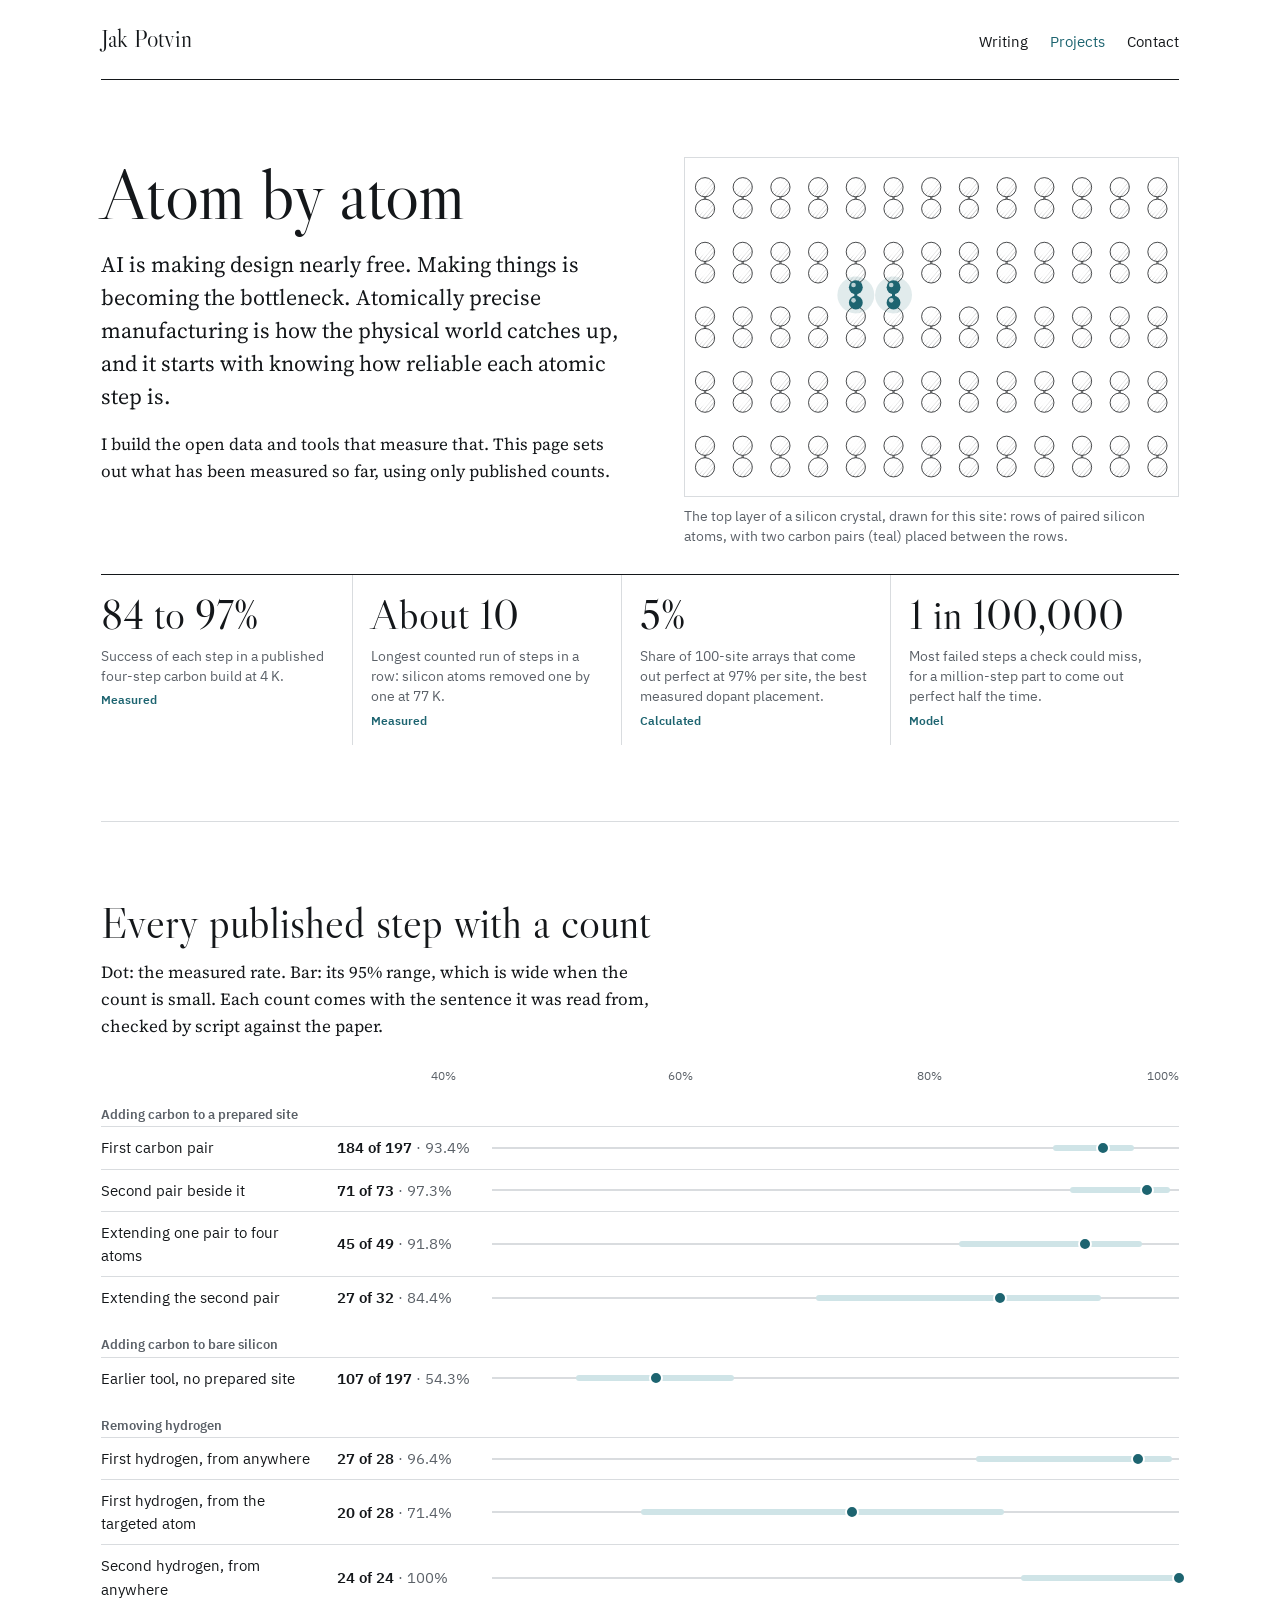
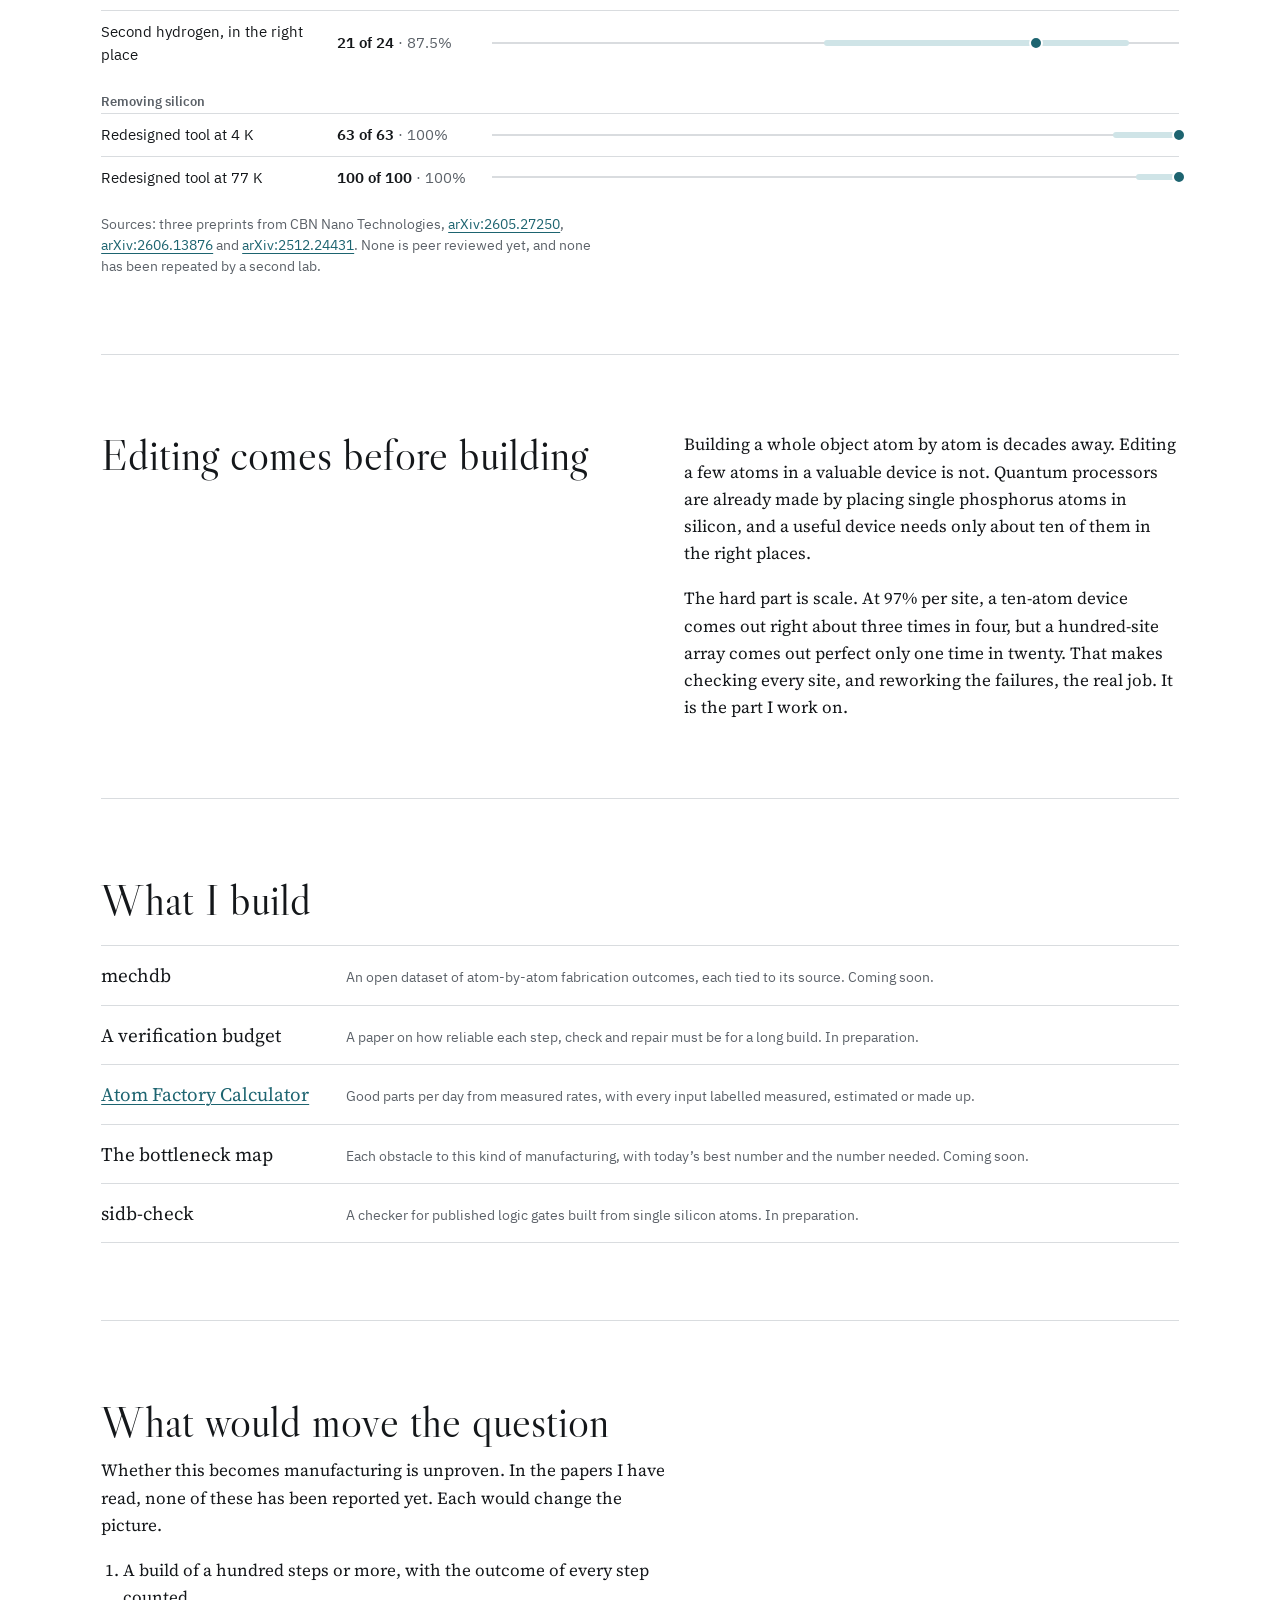
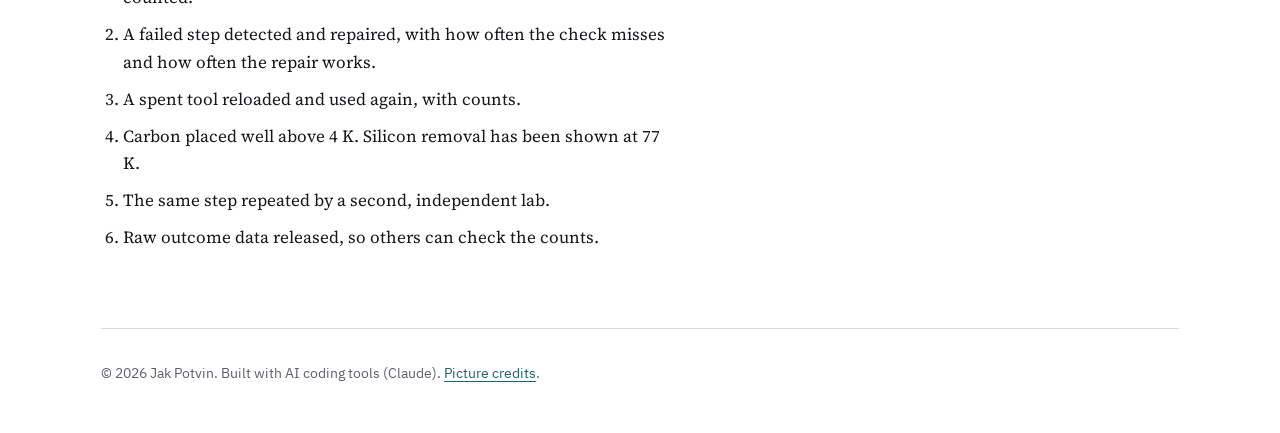
==== site/atoms/index.html @ 92f1cf9c "The bottleneck map and mechdb say Coming soon instead of a date, on the home page and the atoms page" ====
<!DOCTYPE html>
<html lang="en">
<head>
<meta charset="utf-8">
<meta name="viewport" content="width=device-width, initial-scale=1">
<title>Atom by atom | Jak Potvin</title>
<meta name="description" content="Jak Potvin: open data and tools for atom-by-atom manufacturing, and essays on philosophy, religion, psychology, sociology, politics, economics, war, physics, biology, medicine, technology and the future.">
<link rel="canonical" href="https://jakpotvin.com/atoms/">
<meta property="og:type" content="website">
<meta property="og:site_name" content="Jak Potvin">
<meta property="og:title" content="Atom by atom | Jak Potvin">
<meta property="og:description" content="Jak Potvin: open data and tools for atom-by-atom manufacturing, and essays on philosophy, religion, psychology, sociology, politics, economics, war, physics, biology, medicine, technology and the future.">
<meta property="og:url" content="https://jakpotvin.com/atoms/">
<meta property="og:image" content="https://jakpotvin.com/assets/card.jpg">
<meta property="og:image:width" content="1200">
<meta property="og:image:height" content="630">
<meta property="og:image:alt" content="Jak Potvin, over a detail of Leutze, Washington Crossing the Delaware">
<meta name="twitter:card" content="summary_large_image">
<link rel="stylesheet" href="../assets/fonts/fonts.css?v=bcb76e92e5">
<link rel="stylesheet" href="../assets/site.css?v=aad95a75e9">
<link rel="icon" href="../favicon.svg" type="image/svg+xml">
<link rel="icon" href="../favicon.ico" sizes="32x32">
</head>
<body>
<div class="wrap">
<header class="top"><a class="name" href="../index.html">Jak Potvin</a><nav aria-label="Site"><a href="../index.html#writing">Writing</a><a href="../index.html#projects" aria-current=page>Projects</a><a href="../index.html#contact">Contact</a></nav></header>

<section aria-labelledby="atoms-h">
<div class="split">
<div class="stack">
<h1 id="atoms-h">Atom by atom</h1>
<p class="lede">AI is making design nearly free. Making things is becoming the bottleneck. Atomically precise manufacturing is how the physical world catches up, and it starts with knowing how reliable each atomic step is.</p>
<p>I build the open data and tools that measure that. This page sets out what has been measured so far, using only published counts.</p>
</div>
<figure class="plate"><div class="frame"><svg viewBox="0 0 640 440" role="img" aria-label="Drawing of rows of paired silicon atoms seen from above, with two pairs of carbon atoms in teal placed in the trough between two rows." style="color:var(--ink);background:var(--paper)">
<defs><pattern id="hatch" width="4" height="4" patternUnits="userSpaceOnUse" patternTransform="rotate(40)"><line x1="0" y1="0" x2="0" y2="4" stroke="currentColor" stroke-width="1.1" opacity=".55"/></pattern>
<radialGradient id="lit" cx="34%" cy="30%" r="72%"><stop offset="0" stop-color="var(--paper)"/><stop offset=".45" stop-color="var(--paper)" stop-opacity=".92"/><stop offset="1" stop-color="var(--paper)" stop-opacity="0"/></radialGradient></defs>
<line x1="26" y1="40" x2="26" y2="64" stroke="currentColor" stroke-width="3.2" opacity=".55"/><g transform="translate(26 38)"><circle r="12.5" fill="var(--paper)"/><circle r="12.5" fill="url(#hatch)"/><circle r="12.5" fill="url(#lit)"/><circle r="12.5" fill="none" stroke="currentColor" stroke-width="1"/></g><g transform="translate(26 66)"><circle r="12.5" fill="var(--paper)"/><circle r="12.5" fill="url(#hatch)"/><circle r="12.5" fill="url(#lit)"/><circle r="12.5" fill="none" stroke="currentColor" stroke-width="1"/></g><line x1="75" y1="40" x2="75" y2="64" stroke="currentColor" stroke-width="3.2" opacity=".55"/><g transform="translate(75 38)"><circle r="12.5" fill="var(--paper)"/><circle r="12.5" fill="url(#hatch)"/><circle r="12.5" fill="url(#lit)"/><circle r="12.5" fill="none" stroke="currentColor" stroke-width="1"/></g><g transform="translate(75 66)"><circle r="12.5" fill="var(--paper)"/><circle r="12.5" fill="url(#hatch)"/><circle r="12.5" fill="url(#lit)"/><circle r="12.5" fill="none" stroke="currentColor" stroke-width="1"/></g><line x1="124" y1="40" x2="124" y2="64" stroke="currentColor" stroke-width="3.2" opacity=".55"/><g transform="translate(124 38)"><circle r="12.5" fill="var(--paper)"/><circle r="12.5" fill="url(#hatch)"/><circle r="12.5" fill="url(#lit)"/><circle r="12.5" fill="none" stroke="currentColor" stroke-width="1"/></g><g transform="translate(124 66)"><circle r="12.5" fill="var(--paper)"/><circle r="12.5" fill="url(#hatch)"/><circle r="12.5" fill="url(#lit)"/><circle r="12.5" fill="none" stroke="currentColor" stroke-width="1"/></g><line x1="173" y1="40" x2="173" y2="64" stroke="currentColor" stroke-width="3.2" opacity=".55"/><g transform="translate(173 38)"><circle r="12.5" fill="var(--paper)"/><circle r="12.5" fill="url(#hatch)"/><circle r="12.5" fill="url(#lit)"/><circle r="12.5" fill="none" stroke="currentColor" stroke-width="1"/></g><g transform="translate(173 66)"><circle r="12.5" fill="var(--paper)"/><circle r="12.5" fill="url(#hatch)"/><circle r="12.5" fill="url(#lit)"/><circle r="12.5" fill="none" stroke="currentColor" stroke-width="1"/></g><line x1="222" y1="40" x2="222" y2="64" stroke="currentColor" stroke-width="3.2" opacity=".55"/><g transform="translate(222 38)"><circle r="12.5" fill="var(--paper)"/><circle r="12.5" fill="url(#hatch)"/><circle r="12.5" fill="url(#lit)"/><circle r="12.5" fill="none" stroke="currentColor" stroke-width="1"/></g><g transform="translate(222 66)"><circle r="12.5" fill="var(--paper)"/><circle r="12.5" fill="url(#hatch)"/><circle r="12.5" fill="url(#lit)"/><circle r="12.5" fill="none" stroke="currentColor" stroke-width="1"/></g><line x1="271" y1="40" x2="271" y2="64" stroke="currentColor" stroke-width="3.2" opacity=".55"/><g transform="translate(271 38)"><circle r="12.5" fill="var(--paper)"/><circle r="12.5" fill="url(#hatch)"/><circle r="12.5" fill="url(#lit)"/><circle r="12.5" fill="none" stroke="currentColor" stroke-width="1"/></g><g transform="translate(271 66)"><circle r="12.5" fill="var(--paper)"/><circle r="12.5" fill="url(#hatch)"/><circle r="12.5" fill="url(#lit)"/><circle r="12.5" fill="none" stroke="currentColor" stroke-width="1"/></g><line x1="320" y1="40" x2="320" y2="64" stroke="currentColor" stroke-width="3.2" opacity=".55"/><g transform="translate(320 38)"><circle r="12.5" fill="var(--paper)"/><circle r="12.5" fill="url(#hatch)"/><circle r="12.5" fill="url(#lit)"/><circle r="12.5" fill="none" stroke="currentColor" stroke-width="1"/></g><g transform="translate(320 66)"><circle r="12.5" fill="var(--paper)"/><circle r="12.5" fill="url(#hatch)"/><circle r="12.5" fill="url(#lit)"/><circle r="12.5" fill="none" stroke="currentColor" stroke-width="1"/></g><line x1="369" y1="40" x2="369" y2="64" stroke="currentColor" stroke-width="3.2" opacity=".55"/><g transform="translate(369 38)"><circle r="12.5" fill="var(--paper)"/><circle r="12.5" fill="url(#hatch)"/><circle r="12.5" fill="url(#lit)"/><circle r="12.5" fill="none" stroke="currentColor" stroke-width="1"/></g><g transform="translate(369 66)"><circle r="12.5" fill="var(--paper)"/><circle r="12.5" fill="url(#hatch)"/><circle r="12.5" fill="url(#lit)"/><circle r="12.5" fill="none" stroke="currentColor" stroke-width="1"/></g><line x1="418" y1="40" x2="418" y2="64" stroke="currentColor" stroke-width="3.2" opacity=".55"/><g transform="translate(418 38)"><circle r="12.5" fill="var(--paper)"/><circle r="12.5" fill="url(#hatch)"/><circle r="12.5" fill="url(#lit)"/><circle r="12.5" fill="none" stroke="currentColor" stroke-width="1"/></g><g transform="translate(418 66)"><circle r="12.5" fill="var(--paper)"/><circle r="12.5" fill="url(#hatch)"/><circle r="12.5" fill="url(#lit)"/><circle r="12.5" fill="none" stroke="currentColor" stroke-width="1"/></g><line x1="467" y1="40" x2="467" y2="64" stroke="currentColor" stroke-width="3.2" opacity=".55"/><g transform="translate(467 38)"><circle r="12.5" fill="var(--paper)"/><circle r="12.5" fill="url(#hatch)"/><circle r="12.5" fill="url(#lit)"/><circle r="12.5" fill="none" stroke="currentColor" stroke-width="1"/></g><g transform="translate(467 66)"><circle r="12.5" fill="var(--paper)"/><circle r="12.5" fill="url(#hatch)"/><circle r="12.5" fill="url(#lit)"/><circle r="12.5" fill="none" stroke="currentColor" stroke-width="1"/></g><line x1="516" y1="40" x2="516" y2="64" stroke="currentColor" stroke-width="3.2" opacity=".55"/><g transform="translate(516 38)"><circle r="12.5" fill="var(--paper)"/><circle r="12.5" fill="url(#hatch)"/><circle r="12.5" fill="url(#lit)"/><circle r="12.5" fill="none" stroke="currentColor" stroke-width="1"/></g><g transform="translate(516 66)"><circle r="12.5" fill="var(--paper)"/><circle r="12.5" fill="url(#hatch)"/><circle r="12.5" fill="url(#lit)"/><circle r="12.5" fill="none" stroke="currentColor" stroke-width="1"/></g><line x1="565" y1="40" x2="565" y2="64" stroke="currentColor" stroke-width="3.2" opacity=".55"/><g transform="translate(565 38)"><circle r="12.5" fill="var(--paper)"/><circle r="12.5" fill="url(#hatch)"/><circle r="12.5" fill="url(#lit)"/><circle r="12.5" fill="none" stroke="currentColor" stroke-width="1"/></g><g transform="translate(565 66)"><circle r="12.5" fill="var(--paper)"/><circle r="12.5" fill="url(#hatch)"/><circle r="12.5" fill="url(#lit)"/><circle r="12.5" fill="none" stroke="currentColor" stroke-width="1"/></g><line x1="614" y1="40" x2="614" y2="64" stroke="currentColor" stroke-width="3.2" opacity=".55"/><g transform="translate(614 38)"><circle r="12.5" fill="var(--paper)"/><circle r="12.5" fill="url(#hatch)"/><circle r="12.5" fill="url(#lit)"/><circle r="12.5" fill="none" stroke="currentColor" stroke-width="1"/></g><g transform="translate(614 66)"><circle r="12.5" fill="var(--paper)"/><circle r="12.5" fill="url(#hatch)"/><circle r="12.5" fill="url(#lit)"/><circle r="12.5" fill="none" stroke="currentColor" stroke-width="1"/></g><line x1="26" y1="124" x2="26" y2="148" stroke="currentColor" stroke-width="3.2" opacity=".55"/><g transform="translate(26 122)"><circle r="12.5" fill="var(--paper)"/><circle r="12.5" fill="url(#hatch)"/><circle r="12.5" fill="url(#lit)"/><circle r="12.5" fill="none" stroke="currentColor" stroke-width="1"/></g><g transform="translate(26 150)"><circle r="12.5" fill="var(--paper)"/><circle r="12.5" fill="url(#hatch)"/><circle r="12.5" fill="url(#lit)"/><circle r="12.5" fill="none" stroke="currentColor" stroke-width="1"/></g><line x1="75" y1="124" x2="75" y2="148" stroke="currentColor" stroke-width="3.2" opacity=".55"/><g transform="translate(75 122)"><circle r="12.5" fill="var(--paper)"/><circle r="12.5" fill="url(#hatch)"/><circle r="12.5" fill="url(#lit)"/><circle r="12.5" fill="none" stroke="currentColor" stroke-width="1"/></g><g transform="translate(75 150)"><circle r="12.5" fill="var(--paper)"/><circle r="12.5" fill="url(#hatch)"/><circle r="12.5" fill="url(#lit)"/><circle r="12.5" fill="none" stroke="currentColor" stroke-width="1"/></g><line x1="124" y1="124" x2="124" y2="148" stroke="currentColor" stroke-width="3.2" opacity=".55"/><g transform="translate(124 122)"><circle r="12.5" fill="var(--paper)"/><circle r="12.5" fill="url(#hatch)"/><circle r="12.5" fill="url(#lit)"/><circle r="12.5" fill="none" stroke="currentColor" stroke-width="1"/></g><g transform="translate(124 150)"><circle r="12.5" fill="var(--paper)"/><circle r="12.5" fill="url(#hatch)"/><circle r="12.5" fill="url(#lit)"/><circle r="12.5" fill="none" stroke="currentColor" stroke-width="1"/></g><line x1="173" y1="124" x2="173" y2="148" stroke="currentColor" stroke-width="3.2" opacity=".55"/><g transform="translate(173 122)"><circle r="12.5" fill="var(--paper)"/><circle r="12.5" fill="url(#hatch)"/><circle r="12.5" fill="url(#lit)"/><circle r="12.5" fill="none" stroke="currentColor" stroke-width="1"/></g><g transform="translate(173 150)"><circle r="12.5" fill="var(--paper)"/><circle r="12.5" fill="url(#hatch)"/><circle r="12.5" fill="url(#lit)"/><circle r="12.5" fill="none" stroke="currentColor" stroke-width="1"/></g><line x1="222" y1="124" x2="222" y2="148" stroke="currentColor" stroke-width="3.2" opacity=".55"/><g transform="translate(222 122)"><circle r="12.5" fill="var(--paper)"/><circle r="12.5" fill="url(#hatch)"/><circle r="12.5" fill="url(#lit)"/><circle r="12.5" fill="none" stroke="currentColor" stroke-width="1"/></g><g transform="translate(222 150)"><circle r="12.5" fill="var(--paper)"/><circle r="12.5" fill="url(#hatch)"/><circle r="12.5" fill="url(#lit)"/><circle r="12.5" fill="none" stroke="currentColor" stroke-width="1"/></g><line x1="271" y1="124" x2="271" y2="148" stroke="currentColor" stroke-width="3.2" opacity=".55"/><g transform="translate(271 122)"><circle r="12.5" fill="var(--paper)"/><circle r="12.5" fill="url(#hatch)"/><circle r="12.5" fill="url(#lit)"/><circle r="12.5" fill="none" stroke="currentColor" stroke-width="1"/></g><g transform="translate(271 150)"><circle r="12.5" fill="var(--paper)"/><circle r="12.5" fill="url(#hatch)"/><circle r="12.5" fill="url(#lit)"/><circle r="12.5" fill="none" stroke="currentColor" stroke-width="1"/></g><line x1="320" y1="124" x2="320" y2="148" stroke="currentColor" stroke-width="3.2" opacity=".55"/><g transform="translate(320 122)"><circle r="12.5" fill="var(--paper)"/><circle r="12.5" fill="url(#hatch)"/><circle r="12.5" fill="url(#lit)"/><circle r="12.5" fill="none" stroke="currentColor" stroke-width="1"/></g><g transform="translate(320 150)"><circle r="12.5" fill="var(--paper)"/><circle r="12.5" fill="url(#hatch)"/><circle r="12.5" fill="url(#lit)"/><circle r="12.5" fill="none" stroke="currentColor" stroke-width="1"/></g><line x1="369" y1="124" x2="369" y2="148" stroke="currentColor" stroke-width="3.2" opacity=".55"/><g transform="translate(369 122)"><circle r="12.5" fill="var(--paper)"/><circle r="12.5" fill="url(#hatch)"/><circle r="12.5" fill="url(#lit)"/><circle r="12.5" fill="none" stroke="currentColor" stroke-width="1"/></g><g transform="translate(369 150)"><circle r="12.5" fill="var(--paper)"/><circle r="12.5" fill="url(#hatch)"/><circle r="12.5" fill="url(#lit)"/><circle r="12.5" fill="none" stroke="currentColor" stroke-width="1"/></g><line x1="418" y1="124" x2="418" y2="148" stroke="currentColor" stroke-width="3.2" opacity=".55"/><g transform="translate(418 122)"><circle r="12.5" fill="var(--paper)"/><circle r="12.5" fill="url(#hatch)"/><circle r="12.5" fill="url(#lit)"/><circle r="12.5" fill="none" stroke="currentColor" stroke-width="1"/></g><g transform="translate(418 150)"><circle r="12.5" fill="var(--paper)"/><circle r="12.5" fill="url(#hatch)"/><circle r="12.5" fill="url(#lit)"/><circle r="12.5" fill="none" stroke="currentColor" stroke-width="1"/></g><line x1="467" y1="124" x2="467" y2="148" stroke="currentColor" stroke-width="3.2" opacity=".55"/><g transform="translate(467 122)"><circle r="12.5" fill="var(--paper)"/><circle r="12.5" fill="url(#hatch)"/><circle r="12.5" fill="url(#lit)"/><circle r="12.5" fill="none" stroke="currentColor" stroke-width="1"/></g><g transform="translate(467 150)"><circle r="12.5" fill="var(--paper)"/><circle r="12.5" fill="url(#hatch)"/><circle r="12.5" fill="url(#lit)"/><circle r="12.5" fill="none" stroke="currentColor" stroke-width="1"/></g><line x1="516" y1="124" x2="516" y2="148" stroke="currentColor" stroke-width="3.2" opacity=".55"/><g transform="translate(516 122)"><circle r="12.5" fill="var(--paper)"/><circle r="12.5" fill="url(#hatch)"/><circle r="12.5" fill="url(#lit)"/><circle r="12.5" fill="none" stroke="currentColor" stroke-width="1"/></g><g transform="translate(516 150)"><circle r="12.5" fill="var(--paper)"/><circle r="12.5" fill="url(#hatch)"/><circle r="12.5" fill="url(#lit)"/><circle r="12.5" fill="none" stroke="currentColor" stroke-width="1"/></g><line x1="565" y1="124" x2="565" y2="148" stroke="currentColor" stroke-width="3.2" opacity=".55"/><g transform="translate(565 122)"><circle r="12.5" fill="var(--paper)"/><circle r="12.5" fill="url(#hatch)"/><circle r="12.5" fill="url(#lit)"/><circle r="12.5" fill="none" stroke="currentColor" stroke-width="1"/></g><g transform="translate(565 150)"><circle r="12.5" fill="var(--paper)"/><circle r="12.5" fill="url(#hatch)"/><circle r="12.5" fill="url(#lit)"/><circle r="12.5" fill="none" stroke="currentColor" stroke-width="1"/></g><line x1="614" y1="124" x2="614" y2="148" stroke="currentColor" stroke-width="3.2" opacity=".55"/><g transform="translate(614 122)"><circle r="12.5" fill="var(--paper)"/><circle r="12.5" fill="url(#hatch)"/><circle r="12.5" fill="url(#lit)"/><circle r="12.5" fill="none" stroke="currentColor" stroke-width="1"/></g><g transform="translate(614 150)"><circle r="12.5" fill="var(--paper)"/><circle r="12.5" fill="url(#hatch)"/><circle r="12.5" fill="url(#lit)"/><circle r="12.5" fill="none" stroke="currentColor" stroke-width="1"/></g><line x1="26" y1="208" x2="26" y2="232" stroke="currentColor" stroke-width="3.2" opacity=".55"/><g transform="translate(26 206)"><circle r="12.5" fill="var(--paper)"/><circle r="12.5" fill="url(#hatch)"/><circle r="12.5" fill="url(#lit)"/><circle r="12.5" fill="none" stroke="currentColor" stroke-width="1"/></g><g transform="translate(26 234)"><circle r="12.5" fill="var(--paper)"/><circle r="12.5" fill="url(#hatch)"/><circle r="12.5" fill="url(#lit)"/><circle r="12.5" fill="none" stroke="currentColor" stroke-width="1"/></g><line x1="75" y1="208" x2="75" y2="232" stroke="currentColor" stroke-width="3.2" opacity=".55"/><g transform="translate(75 206)"><circle r="12.5" fill="var(--paper)"/><circle r="12.5" fill="url(#hatch)"/><circle r="12.5" fill="url(#lit)"/><circle r="12.5" fill="none" stroke="currentColor" stroke-width="1"/></g><g transform="translate(75 234)"><circle r="12.5" fill="var(--paper)"/><circle r="12.5" fill="url(#hatch)"/><circle r="12.5" fill="url(#lit)"/><circle r="12.5" fill="none" stroke="currentColor" stroke-width="1"/></g><line x1="124" y1="208" x2="124" y2="232" stroke="currentColor" stroke-width="3.2" opacity=".55"/><g transform="translate(124 206)"><circle r="12.5" fill="var(--paper)"/><circle r="12.5" fill="url(#hatch)"/><circle r="12.5" fill="url(#lit)"/><circle r="12.5" fill="none" stroke="currentColor" stroke-width="1"/></g><g transform="translate(124 234)"><circle r="12.5" fill="var(--paper)"/><circle r="12.5" fill="url(#hatch)"/><circle r="12.5" fill="url(#lit)"/><circle r="12.5" fill="none" stroke="currentColor" stroke-width="1"/></g><line x1="173" y1="208" x2="173" y2="232" stroke="currentColor" stroke-width="3.2" opacity=".55"/><g transform="translate(173 206)"><circle r="12.5" fill="var(--paper)"/><circle r="12.5" fill="url(#hatch)"/><circle r="12.5" fill="url(#lit)"/><circle r="12.5" fill="none" stroke="currentColor" stroke-width="1"/></g><g transform="translate(173 234)"><circle r="12.5" fill="var(--paper)"/><circle r="12.5" fill="url(#hatch)"/><circle r="12.5" fill="url(#lit)"/><circle r="12.5" fill="none" stroke="currentColor" stroke-width="1"/></g><line x1="222" y1="208" x2="222" y2="232" stroke="currentColor" stroke-width="3.2" opacity=".55"/><g transform="translate(222 206)"><circle r="12.5" fill="var(--paper)"/><circle r="12.5" fill="url(#hatch)"/><circle r="12.5" fill="url(#lit)"/><circle r="12.5" fill="none" stroke="currentColor" stroke-width="1"/></g><g transform="translate(222 234)"><circle r="12.5" fill="var(--paper)"/><circle r="12.5" fill="url(#hatch)"/><circle r="12.5" fill="url(#lit)"/><circle r="12.5" fill="none" stroke="currentColor" stroke-width="1"/></g><line x1="271" y1="208" x2="271" y2="232" stroke="currentColor" stroke-width="3.2" opacity=".55"/><g transform="translate(271 206)"><circle r="12.5" fill="var(--paper)"/><circle r="12.5" fill="url(#hatch)"/><circle r="12.5" fill="url(#lit)"/><circle r="12.5" fill="none" stroke="currentColor" stroke-width="1"/></g><g transform="translate(271 234)"><circle r="12.5" fill="var(--paper)"/><circle r="12.5" fill="url(#hatch)"/><circle r="12.5" fill="url(#lit)"/><circle r="12.5" fill="none" stroke="currentColor" stroke-width="1"/></g><line x1="320" y1="208" x2="320" y2="232" stroke="currentColor" stroke-width="3.2" opacity=".55"/><g transform="translate(320 206)"><circle r="12.5" fill="var(--paper)"/><circle r="12.5" fill="url(#hatch)"/><circle r="12.5" fill="url(#lit)"/><circle r="12.5" fill="none" stroke="currentColor" stroke-width="1"/></g><g transform="translate(320 234)"><circle r="12.5" fill="var(--paper)"/><circle r="12.5" fill="url(#hatch)"/><circle r="12.5" fill="url(#lit)"/><circle r="12.5" fill="none" stroke="currentColor" stroke-width="1"/></g><line x1="369" y1="208" x2="369" y2="232" stroke="currentColor" stroke-width="3.2" opacity=".55"/><g transform="translate(369 206)"><circle r="12.5" fill="var(--paper)"/><circle r="12.5" fill="url(#hatch)"/><circle r="12.5" fill="url(#lit)"/><circle r="12.5" fill="none" stroke="currentColor" stroke-width="1"/></g><g transform="translate(369 234)"><circle r="12.5" fill="var(--paper)"/><circle r="12.5" fill="url(#hatch)"/><circle r="12.5" fill="url(#lit)"/><circle r="12.5" fill="none" stroke="currentColor" stroke-width="1"/></g><line x1="418" y1="208" x2="418" y2="232" stroke="currentColor" stroke-width="3.2" opacity=".55"/><g transform="translate(418 206)"><circle r="12.5" fill="var(--paper)"/><circle r="12.5" fill="url(#hatch)"/><circle r="12.5" fill="url(#lit)"/><circle r="12.5" fill="none" stroke="currentColor" stroke-width="1"/></g><g transform="translate(418 234)"><circle r="12.5" fill="var(--paper)"/><circle r="12.5" fill="url(#hatch)"/><circle r="12.5" fill="url(#lit)"/><circle r="12.5" fill="none" stroke="currentColor" stroke-width="1"/></g><line x1="467" y1="208" x2="467" y2="232" stroke="currentColor" stroke-width="3.2" opacity=".55"/><g transform="translate(467 206)"><circle r="12.5" fill="var(--paper)"/><circle r="12.5" fill="url(#hatch)"/><circle r="12.5" fill="url(#lit)"/><circle r="12.5" fill="none" stroke="currentColor" stroke-width="1"/></g><g transform="translate(467 234)"><circle r="12.5" fill="var(--paper)"/><circle r="12.5" fill="url(#hatch)"/><circle r="12.5" fill="url(#lit)"/><circle r="12.5" fill="none" stroke="currentColor" stroke-width="1"/></g><line x1="516" y1="208" x2="516" y2="232" stroke="currentColor" stroke-width="3.2" opacity=".55"/><g transform="translate(516 206)"><circle r="12.5" fill="var(--paper)"/><circle r="12.5" fill="url(#hatch)"/><circle r="12.5" fill="url(#lit)"/><circle r="12.5" fill="none" stroke="currentColor" stroke-width="1"/></g><g transform="translate(516 234)"><circle r="12.5" fill="var(--paper)"/><circle r="12.5" fill="url(#hatch)"/><circle r="12.5" fill="url(#lit)"/><circle r="12.5" fill="none" stroke="currentColor" stroke-width="1"/></g><line x1="565" y1="208" x2="565" y2="232" stroke="currentColor" stroke-width="3.2" opacity=".55"/><g transform="translate(565 206)"><circle r="12.5" fill="var(--paper)"/><circle r="12.5" fill="url(#hatch)"/><circle r="12.5" fill="url(#lit)"/><circle r="12.5" fill="none" stroke="currentColor" stroke-width="1"/></g><g transform="translate(565 234)"><circle r="12.5" fill="var(--paper)"/><circle r="12.5" fill="url(#hatch)"/><circle r="12.5" fill="url(#lit)"/><circle r="12.5" fill="none" stroke="currentColor" stroke-width="1"/></g><line x1="614" y1="208" x2="614" y2="232" stroke="currentColor" stroke-width="3.2" opacity=".55"/><g transform="translate(614 206)"><circle r="12.5" fill="var(--paper)"/><circle r="12.5" fill="url(#hatch)"/><circle r="12.5" fill="url(#lit)"/><circle r="12.5" fill="none" stroke="currentColor" stroke-width="1"/></g><g transform="translate(614 234)"><circle r="12.5" fill="var(--paper)"/><circle r="12.5" fill="url(#hatch)"/><circle r="12.5" fill="url(#lit)"/><circle r="12.5" fill="none" stroke="currentColor" stroke-width="1"/></g><line x1="26" y1="292" x2="26" y2="316" stroke="currentColor" stroke-width="3.2" opacity=".55"/><g transform="translate(26 290)"><circle r="12.5" fill="var(--paper)"/><circle r="12.5" fill="url(#hatch)"/><circle r="12.5" fill="url(#lit)"/><circle r="12.5" fill="none" stroke="currentColor" stroke-width="1"/></g><g transform="translate(26 318)"><circle r="12.5" fill="var(--paper)"/><circle r="12.5" fill="url(#hatch)"/><circle r="12.5" fill="url(#lit)"/><circle r="12.5" fill="none" stroke="currentColor" stroke-width="1"/></g><line x1="75" y1="292" x2="75" y2="316" stroke="currentColor" stroke-width="3.2" opacity=".55"/><g transform="translate(75 290)"><circle r="12.5" fill="var(--paper)"/><circle r="12.5" fill="url(#hatch)"/><circle r="12.5" fill="url(#lit)"/><circle r="12.5" fill="none" stroke="currentColor" stroke-width="1"/></g><g transform="translate(75 318)"><circle r="12.5" fill="var(--paper)"/><circle r="12.5" fill="url(#hatch)"/><circle r="12.5" fill="url(#lit)"/><circle r="12.5" fill="none" stroke="currentColor" stroke-width="1"/></g><line x1="124" y1="292" x2="124" y2="316" stroke="currentColor" stroke-width="3.2" opacity=".55"/><g transform="translate(124 290)"><circle r="12.5" fill="var(--paper)"/><circle r="12.5" fill="url(#hatch)"/><circle r="12.5" fill="url(#lit)"/><circle r="12.5" fill="none" stroke="currentColor" stroke-width="1"/></g><g transform="translate(124 318)"><circle r="12.5" fill="var(--paper)"/><circle r="12.5" fill="url(#hatch)"/><circle r="12.5" fill="url(#lit)"/><circle r="12.5" fill="none" stroke="currentColor" stroke-width="1"/></g><line x1="173" y1="292" x2="173" y2="316" stroke="currentColor" stroke-width="3.2" opacity=".55"/><g transform="translate(173 290)"><circle r="12.5" fill="var(--paper)"/><circle r="12.5" fill="url(#hatch)"/><circle r="12.5" fill="url(#lit)"/><circle r="12.5" fill="none" stroke="currentColor" stroke-width="1"/></g><g transform="translate(173 318)"><circle r="12.5" fill="var(--paper)"/><circle r="12.5" fill="url(#hatch)"/><circle r="12.5" fill="url(#lit)"/><circle r="12.5" fill="none" stroke="currentColor" stroke-width="1"/></g><line x1="222" y1="292" x2="222" y2="316" stroke="currentColor" stroke-width="3.2" opacity=".55"/><g transform="translate(222 290)"><circle r="12.5" fill="var(--paper)"/><circle r="12.5" fill="url(#hatch)"/><circle r="12.5" fill="url(#lit)"/><circle r="12.5" fill="none" stroke="currentColor" stroke-width="1"/></g><g transform="translate(222 318)"><circle r="12.5" fill="var(--paper)"/><circle r="12.5" fill="url(#hatch)"/><circle r="12.5" fill="url(#lit)"/><circle r="12.5" fill="none" stroke="currentColor" stroke-width="1"/></g><line x1="271" y1="292" x2="271" y2="316" stroke="currentColor" stroke-width="3.2" opacity=".55"/><g transform="translate(271 290)"><circle r="12.5" fill="var(--paper)"/><circle r="12.5" fill="url(#hatch)"/><circle r="12.5" fill="url(#lit)"/><circle r="12.5" fill="none" stroke="currentColor" stroke-width="1"/></g><g transform="translate(271 318)"><circle r="12.5" fill="var(--paper)"/><circle r="12.5" fill="url(#hatch)"/><circle r="12.5" fill="url(#lit)"/><circle r="12.5" fill="none" stroke="currentColor" stroke-width="1"/></g><line x1="320" y1="292" x2="320" y2="316" stroke="currentColor" stroke-width="3.2" opacity=".55"/><g transform="translate(320 290)"><circle r="12.5" fill="var(--paper)"/><circle r="12.5" fill="url(#hatch)"/><circle r="12.5" fill="url(#lit)"/><circle r="12.5" fill="none" stroke="currentColor" stroke-width="1"/></g><g transform="translate(320 318)"><circle r="12.5" fill="var(--paper)"/><circle r="12.5" fill="url(#hatch)"/><circle r="12.5" fill="url(#lit)"/><circle r="12.5" fill="none" stroke="currentColor" stroke-width="1"/></g><line x1="369" y1="292" x2="369" y2="316" stroke="currentColor" stroke-width="3.2" opacity=".55"/><g transform="translate(369 290)"><circle r="12.5" fill="var(--paper)"/><circle r="12.5" fill="url(#hatch)"/><circle r="12.5" fill="url(#lit)"/><circle r="12.5" fill="none" stroke="currentColor" stroke-width="1"/></g><g transform="translate(369 318)"><circle r="12.5" fill="var(--paper)"/><circle r="12.5" fill="url(#hatch)"/><circle r="12.5" fill="url(#lit)"/><circle r="12.5" fill="none" stroke="currentColor" stroke-width="1"/></g><line x1="418" y1="292" x2="418" y2="316" stroke="currentColor" stroke-width="3.2" opacity=".55"/><g transform="translate(418 290)"><circle r="12.5" fill="var(--paper)"/><circle r="12.5" fill="url(#hatch)"/><circle r="12.5" fill="url(#lit)"/><circle r="12.5" fill="none" stroke="currentColor" stroke-width="1"/></g><g transform="translate(418 318)"><circle r="12.5" fill="var(--paper)"/><circle r="12.5" fill="url(#hatch)"/><circle r="12.5" fill="url(#lit)"/><circle r="12.5" fill="none" stroke="currentColor" stroke-width="1"/></g><line x1="467" y1="292" x2="467" y2="316" stroke="currentColor" stroke-width="3.2" opacity=".55"/><g transform="translate(467 290)"><circle r="12.5" fill="var(--paper)"/><circle r="12.5" fill="url(#hatch)"/><circle r="12.5" fill="url(#lit)"/><circle r="12.5" fill="none" stroke="currentColor" stroke-width="1"/></g><g transform="translate(467 318)"><circle r="12.5" fill="var(--paper)"/><circle r="12.5" fill="url(#hatch)"/><circle r="12.5" fill="url(#lit)"/><circle r="12.5" fill="none" stroke="currentColor" stroke-width="1"/></g><line x1="516" y1="292" x2="516" y2="316" stroke="currentColor" stroke-width="3.2" opacity=".55"/><g transform="translate(516 290)"><circle r="12.5" fill="var(--paper)"/><circle r="12.5" fill="url(#hatch)"/><circle r="12.5" fill="url(#lit)"/><circle r="12.5" fill="none" stroke="currentColor" stroke-width="1"/></g><g transform="translate(516 318)"><circle r="12.5" fill="var(--paper)"/><circle r="12.5" fill="url(#hatch)"/><circle r="12.5" fill="url(#lit)"/><circle r="12.5" fill="none" stroke="currentColor" stroke-width="1"/></g><line x1="565" y1="292" x2="565" y2="316" stroke="currentColor" stroke-width="3.2" opacity=".55"/><g transform="translate(565 290)"><circle r="12.5" fill="var(--paper)"/><circle r="12.5" fill="url(#hatch)"/><circle r="12.5" fill="url(#lit)"/><circle r="12.5" fill="none" stroke="currentColor" stroke-width="1"/></g><g transform="translate(565 318)"><circle r="12.5" fill="var(--paper)"/><circle r="12.5" fill="url(#hatch)"/><circle r="12.5" fill="url(#lit)"/><circle r="12.5" fill="none" stroke="currentColor" stroke-width="1"/></g><line x1="614" y1="292" x2="614" y2="316" stroke="currentColor" stroke-width="3.2" opacity=".55"/><g transform="translate(614 290)"><circle r="12.5" fill="var(--paper)"/><circle r="12.5" fill="url(#hatch)"/><circle r="12.5" fill="url(#lit)"/><circle r="12.5" fill="none" stroke="currentColor" stroke-width="1"/></g><g transform="translate(614 318)"><circle r="12.5" fill="var(--paper)"/><circle r="12.5" fill="url(#hatch)"/><circle r="12.5" fill="url(#lit)"/><circle r="12.5" fill="none" stroke="currentColor" stroke-width="1"/></g><line x1="26" y1="376" x2="26" y2="400" stroke="currentColor" stroke-width="3.2" opacity=".55"/><g transform="translate(26 374)"><circle r="12.5" fill="var(--paper)"/><circle r="12.5" fill="url(#hatch)"/><circle r="12.5" fill="url(#lit)"/><circle r="12.5" fill="none" stroke="currentColor" stroke-width="1"/></g><g transform="translate(26 402)"><circle r="12.5" fill="var(--paper)"/><circle r="12.5" fill="url(#hatch)"/><circle r="12.5" fill="url(#lit)"/><circle r="12.5" fill="none" stroke="currentColor" stroke-width="1"/></g><line x1="75" y1="376" x2="75" y2="400" stroke="currentColor" stroke-width="3.2" opacity=".55"/><g transform="translate(75 374)"><circle r="12.5" fill="var(--paper)"/><circle r="12.5" fill="url(#hatch)"/><circle r="12.5" fill="url(#lit)"/><circle r="12.5" fill="none" stroke="currentColor" stroke-width="1"/></g><g transform="translate(75 402)"><circle r="12.5" fill="var(--paper)"/><circle r="12.5" fill="url(#hatch)"/><circle r="12.5" fill="url(#lit)"/><circle r="12.5" fill="none" stroke="currentColor" stroke-width="1"/></g><line x1="124" y1="376" x2="124" y2="400" stroke="currentColor" stroke-width="3.2" opacity=".55"/><g transform="translate(124 374)"><circle r="12.5" fill="var(--paper)"/><circle r="12.5" fill="url(#hatch)"/><circle r="12.5" fill="url(#lit)"/><circle r="12.5" fill="none" stroke="currentColor" stroke-width="1"/></g><g transform="translate(124 402)"><circle r="12.5" fill="var(--paper)"/><circle r="12.5" fill="url(#hatch)"/><circle r="12.5" fill="url(#lit)"/><circle r="12.5" fill="none" stroke="currentColor" stroke-width="1"/></g><line x1="173" y1="376" x2="173" y2="400" stroke="currentColor" stroke-width="3.2" opacity=".55"/><g transform="translate(173 374)"><circle r="12.5" fill="var(--paper)"/><circle r="12.5" fill="url(#hatch)"/><circle r="12.5" fill="url(#lit)"/><circle r="12.5" fill="none" stroke="currentColor" stroke-width="1"/></g><g transform="translate(173 402)"><circle r="12.5" fill="var(--paper)"/><circle r="12.5" fill="url(#hatch)"/><circle r="12.5" fill="url(#lit)"/><circle r="12.5" fill="none" stroke="currentColor" stroke-width="1"/></g><line x1="222" y1="376" x2="222" y2="400" stroke="currentColor" stroke-width="3.2" opacity=".55"/><g transform="translate(222 374)"><circle r="12.5" fill="var(--paper)"/><circle r="12.5" fill="url(#hatch)"/><circle r="12.5" fill="url(#lit)"/><circle r="12.5" fill="none" stroke="currentColor" stroke-width="1"/></g><g transform="translate(222 402)"><circle r="12.5" fill="var(--paper)"/><circle r="12.5" fill="url(#hatch)"/><circle r="12.5" fill="url(#lit)"/><circle r="12.5" fill="none" stroke="currentColor" stroke-width="1"/></g><line x1="271" y1="376" x2="271" y2="400" stroke="currentColor" stroke-width="3.2" opacity=".55"/><g transform="translate(271 374)"><circle r="12.5" fill="var(--paper)"/><circle r="12.5" fill="url(#hatch)"/><circle r="12.5" fill="url(#lit)"/><circle r="12.5" fill="none" stroke="currentColor" stroke-width="1"/></g><g transform="translate(271 402)"><circle r="12.5" fill="var(--paper)"/><circle r="12.5" fill="url(#hatch)"/><circle r="12.5" fill="url(#lit)"/><circle r="12.5" fill="none" stroke="currentColor" stroke-width="1"/></g><line x1="320" y1="376" x2="320" y2="400" stroke="currentColor" stroke-width="3.2" opacity=".55"/><g transform="translate(320 374)"><circle r="12.5" fill="var(--paper)"/><circle r="12.5" fill="url(#hatch)"/><circle r="12.5" fill="url(#lit)"/><circle r="12.5" fill="none" stroke="currentColor" stroke-width="1"/></g><g transform="translate(320 402)"><circle r="12.5" fill="var(--paper)"/><circle r="12.5" fill="url(#hatch)"/><circle r="12.5" fill="url(#lit)"/><circle r="12.5" fill="none" stroke="currentColor" stroke-width="1"/></g><line x1="369" y1="376" x2="369" y2="400" stroke="currentColor" stroke-width="3.2" opacity=".55"/><g transform="translate(369 374)"><circle r="12.5" fill="var(--paper)"/><circle r="12.5" fill="url(#hatch)"/><circle r="12.5" fill="url(#lit)"/><circle r="12.5" fill="none" stroke="currentColor" stroke-width="1"/></g><g transform="translate(369 402)"><circle r="12.5" fill="var(--paper)"/><circle r="12.5" fill="url(#hatch)"/><circle r="12.5" fill="url(#lit)"/><circle r="12.5" fill="none" stroke="currentColor" stroke-width="1"/></g><line x1="418" y1="376" x2="418" y2="400" stroke="currentColor" stroke-width="3.2" opacity=".55"/><g transform="translate(418 374)"><circle r="12.5" fill="var(--paper)"/><circle r="12.5" fill="url(#hatch)"/><circle r="12.5" fill="url(#lit)"/><circle r="12.5" fill="none" stroke="currentColor" stroke-width="1"/></g><g transform="translate(418 402)"><circle r="12.5" fill="var(--paper)"/><circle r="12.5" fill="url(#hatch)"/><circle r="12.5" fill="url(#lit)"/><circle r="12.5" fill="none" stroke="currentColor" stroke-width="1"/></g><line x1="467" y1="376" x2="467" y2="400" stroke="currentColor" stroke-width="3.2" opacity=".55"/><g transform="translate(467 374)"><circle r="12.5" fill="var(--paper)"/><circle r="12.5" fill="url(#hatch)"/><circle r="12.5" fill="url(#lit)"/><circle r="12.5" fill="none" stroke="currentColor" stroke-width="1"/></g><g transform="translate(467 402)"><circle r="12.5" fill="var(--paper)"/><circle r="12.5" fill="url(#hatch)"/><circle r="12.5" fill="url(#lit)"/><circle r="12.5" fill="none" stroke="currentColor" stroke-width="1"/></g><line x1="516" y1="376" x2="516" y2="400" stroke="currentColor" stroke-width="3.2" opacity=".55"/><g transform="translate(516 374)"><circle r="12.5" fill="var(--paper)"/><circle r="12.5" fill="url(#hatch)"/><circle r="12.5" fill="url(#lit)"/><circle r="12.5" fill="none" stroke="currentColor" stroke-width="1"/></g><g transform="translate(516 402)"><circle r="12.5" fill="var(--paper)"/><circle r="12.5" fill="url(#hatch)"/><circle r="12.5" fill="url(#lit)"/><circle r="12.5" fill="none" stroke="currentColor" stroke-width="1"/></g><line x1="565" y1="376" x2="565" y2="400" stroke="currentColor" stroke-width="3.2" opacity=".55"/><g transform="translate(565 374)"><circle r="12.5" fill="var(--paper)"/><circle r="12.5" fill="url(#hatch)"/><circle r="12.5" fill="url(#lit)"/><circle r="12.5" fill="none" stroke="currentColor" stroke-width="1"/></g><g transform="translate(565 402)"><circle r="12.5" fill="var(--paper)"/><circle r="12.5" fill="url(#hatch)"/><circle r="12.5" fill="url(#lit)"/><circle r="12.5" fill="none" stroke="currentColor" stroke-width="1"/></g><line x1="614" y1="376" x2="614" y2="400" stroke="currentColor" stroke-width="3.2" opacity=".55"/><g transform="translate(614 374)"><circle r="12.5" fill="var(--paper)"/><circle r="12.5" fill="url(#hatch)"/><circle r="12.5" fill="url(#lit)"/><circle r="12.5" fill="none" stroke="currentColor" stroke-width="1"/></g><g transform="translate(614 402)"><circle r="12.5" fill="var(--paper)"/><circle r="12.5" fill="url(#hatch)"/><circle r="12.5" fill="url(#lit)"/><circle r="12.5" fill="none" stroke="currentColor" stroke-width="1"/></g><g><circle cx="222" cy="178" r="24" fill="var(--teal)" opacity=".13"/><line x1="222" y1="168" x2="222" y2="188" stroke="var(--teal)" stroke-width="4"/><circle cx="222" cy="168" r="9" fill="var(--teal)"/><circle cx="222" cy="188" r="9" fill="var(--teal)"/><circle cx="219" cy="165" r="3" fill="var(--paper)" opacity=".7"/><circle cx="219" cy="185" r="3" fill="var(--paper)" opacity=".7"/></g><g><circle cx="271" cy="178" r="24" fill="var(--teal)" opacity=".13"/><line x1="271" y1="168" x2="271" y2="188" stroke="var(--teal)" stroke-width="4"/><circle cx="271" cy="168" r="9" fill="var(--teal)"/><circle cx="271" cy="188" r="9" fill="var(--teal)"/><circle cx="268" cy="165" r="3" fill="var(--paper)" opacity=".7"/><circle cx="268" cy="185" r="3" fill="var(--paper)" opacity=".7"/></g></svg></div><figcaption><span>The top layer of a silicon crystal, drawn for this site: rows of paired silicon atoms, with two carbon pairs (teal) placed between the rows.</span></figcaption></figure>
</div>
<div class="figures">
<div><span class="v">84 to 97%</span><span class="k">Success of each step in a published four-step carbon build at 4 K.</span><span class="tag">Measured</span></div>
<div><span class="v">About 10</span><span class="k">Longest counted run of steps in a row: silicon atoms removed one by one at 77 K.</span><span class="tag">Measured</span></div>
<div><span class="v">5%</span><span class="k">Share of 100-site arrays that come out perfect at 97% per site, the best measured dopant placement.</span><span class="tag">Calculated</span></div>
<div><span class="v">1 in 100,000</span><span class="k">Most failed steps a check could miss, for a million-step part to come out perfect half the time.</span><span class="tag">Model</span></div>
</div>
</section>

<section aria-labelledby="counts-h">
<h2 id="counts-h">Every published step with a count</h2>
<p style="margin-top:12px">Dot: the measured rate. Bar: its 95% range, which is wide when the count is small. Each count comes with the sentence it was read from, checked by script against the paper.</p>
<div class="chart"><div class="axis"><span></span><span></span><span class="scale"><span style="left:0">40%</span><span style="left:33.3%">60%</span><span style="left:66.7%">80%</span><span style="left:100%">100%</span></span></div><h4>Adding carbon to a prepared site</h4><div class="row"><span>First carbon pair</span><span class="n"><b>184 of 197</b> &middot; 93.4%</span><span class="track" role="img" aria-label="93.4%, 95% range 89% to 96.1%"><span class="band" style="left:81.7%;width:11.8%"></span><span class="dot" style="left:89.0%"></span></span></div><div class="row"><span>Second pair beside it</span><span class="n"><b>71 of 73</b> &middot; 97.3%</span><span class="track" role="img" aria-label="97.3%, 95% range 90.5% to 99.2%"><span class="band" style="left:84.2%;width:14.5%"></span><span class="dot" style="left:95.4%"></span></span></div><div class="row"><span>Extending one pair to four atoms</span><span class="n"><b>45 of 49</b> &middot; 91.8%</span><span class="track" role="img" aria-label="91.8%, 95% range 80.8% to 96.8%"><span class="band" style="left:68.0%;width:26.6%"></span><span class="dot" style="left:86.4%"></span></span></div><div class="row"><span>Extending the second pair</span><span class="n"><b>27 of 32</b> &middot; 84.4%</span><span class="track" role="img" aria-label="84.4%, 95% range 68.2% to 93.1%"><span class="band" style="left:47.1%;width:41.5%"></span><span class="dot" style="left:74.0%"></span></span></div><h4>Adding carbon to bare silicon</h4><div class="row"><span>Earlier tool, no prepared site</span><span class="n"><b>107 of 197</b> &middot; 54.3%</span><span class="track" role="img" aria-label="54.3%, 95% range 47.3% to 61.1%"><span class="band" style="left:12.2%;width:23.0%"></span><span class="dot" style="left:23.9%"></span></span></div><h4>Removing hydrogen</h4><div class="row"><span>First hydrogen, from anywhere</span><span class="n"><b>27 of 28</b> &middot; 96.4%</span><span class="track" role="img" aria-label="96.4%, 95% range 82.3% to 99.4%"><span class="band" style="left:70.5%;width:28.5%"></span><span class="dot" style="left:94.0%"></span></span></div><div class="row"><span>First hydrogen, from the targeted atom</span><span class="n"><b>20 of 28</b> &middot; 71.4%</span><span class="track" role="img" aria-label="71.4%, 95% range 52.9% to 84.7%"><span class="band" style="left:21.6%;width:53.0%"></span><span class="dot" style="left:52.4%"></span></span></div><div class="row"><span>Second hydrogen, from anywhere</span><span class="n"><b>24 of 24</b> &middot; 100%</span><span class="track" role="img" aria-label="100%, 95% range 86.2% to 100%"><span class="band" style="left:77.0%;width:23.0%"></span><span class="dot" style="left:100.0%"></span></span></div><div class="row"><span>Second hydrogen, in the right place</span><span class="n"><b>21 of 24</b> &middot; 87.5%</span><span class="track" role="img" aria-label="87.5%, 95% range 69% to 95.7%"><span class="band" style="left:48.3%;width:44.4%"></span><span class="dot" style="left:79.2%"></span></span></div><h4>Removing silicon</h4><div class="row"><span>Redesigned tool at 4 K</span><span class="n"><b>63 of 63</b> &middot; 100%</span><span class="track" role="img" aria-label="100%, 95% range 94.3% to 100%"><span class="band" style="left:90.4%;width:9.6%"></span><span class="dot" style="left:100.0%"></span></span></div><div class="row"><span>Redesigned tool at 77 K</span><span class="n"><b>100 of 100</b> &middot; 100%</span><span class="track" role="img" aria-label="100%, 95% range 96.3% to 100%"><span class="band" style="left:93.8%;width:6.2%"></span><span class="dot" style="left:100.0%"></span></span></div></div>
<p class="small" style="margin-top:16px">Sources: three preprints from CBN Nano Technologies, <a href="https://arxiv.org/abs/2605.27250">arXiv:2605.27250</a>, <a href="https://arxiv.org/abs/2606.13876">arXiv:2606.13876</a> and <a href="https://arxiv.org/abs/2512.24431">arXiv:2512.24431</a>. None is peer reviewed yet, and none has been repeated by a second lab.</p>
</section>

<section aria-labelledby="edit-h">
<div class="split">
<h2 id="edit-h">Editing comes before building</h2>
<div class="stack">
<p>Building a whole object atom by atom is decades away. Editing a few atoms in a valuable device is not. Quantum processors are already made by placing single phosphorus atoms in silicon, and a useful device needs only about ten of them in the right places.</p>
<p>The hard part is scale. At 97% per site, a ten-atom device comes out right about three times in four, but a hundred-site array comes out perfect only one time in twenty. That makes checking every site, and reworking the failures, the real job. It is the part I work on.</p>
</div>
</div>
</section>

<section aria-labelledby="build-h">
<h2 id="build-h">What I build</h2>
<ul class="links" style="margin-top:22px">
<li><span class="t">mechdb</span><span class="d">An open dataset of atom-by-atom fabrication outcomes, each tied to its source. Coming soon.</span></li>
<li><span class="t">A verification budget</span><span class="d">A paper on how reliable each step, check and repair must be for a long build. In preparation.</span></li>
<li><a class="t" href="calculator/index.html">Atom Factory Calculator</a><span class="d">Good parts per day from measured rates, with every input labelled measured, estimated or made up.</span></li>
<li><span class="t">The bottleneck map</span><span class="d">Each obstacle to this kind of manufacturing, with today&rsquo;s best number and the number needed. Coming soon.</span></li>
<li><span class="t">sidb-check</span><span class="d">A checker for published logic gates built from single silicon atoms. In preparation.</span></li>
</ul>
</section>

<section aria-labelledby="moves-h">
<h2 id="moves-h">What would move the question</h2>
<p style="margin-top:12px">Whether this becomes manufacturing is unproven. In the papers I have read, none of these has been reported yet. Each would change the picture.</p>
<ol class="moves">
<li>A build of a hundred steps or more, with the outcome of every step counted.</li>
<li>A failed step detected and repaired, with how often the check misses and how often the repair works.</li>
<li>A spent tool reloaded and used again, with counts.</li>
<li>Carbon placed well above 4 K. Silicon removal has been shown at 77 K.</li>
<li>The same step repeated by a second, independent lab.</li>
<li>Raw outcome data released, so others can check the counts.</li>
</ol>
</section>

<footer>© 2026 Jak Potvin. Built with AI coding tools (Claude). <a href="../plates.html">Picture credits</a>.</footer>
</div>
<script>{const ps=document.querySelectorAll('figure.plate');
if('IntersectionObserver' in window&&!matchMedia('(prefers-reduced-motion: reduce)').matches){
const io=new IntersectionObserver(es=>{for(const e of es){if(e.isIntersecting){e.target.classList.add('in');io.unobserve(e.target)}}},{threshold:.2});
ps.forEach(p=>{p.classList.add('settle');io.observe(p)})}}</script>

</body>
</html>
---- site/assets/fonts/fonts.css ----
/* Self-hosted fonts for this site. Sources and SHA-256: SOURCES.txt. Licences: the OFL-*.txt files here.
   IBM Plex Sans and IBM Plex Mono: IBM's own split woff2 files from its npm packages; rules from IBM's
   CSS for those files, without its local() lookups and with font-display: swap added.
   Libre Caslon Display and Source Serif 4: Latin subsets from Google Fonts; rules copied from Google's CSS
   with only the url() changed. */

/* IBM Plex Mono 400 normal, Latin1 (IBM) */
@font-face {
  font-family: 'IBM Plex Mono';
  font-style: normal;
  font-weight: 400;
  font-display: swap;
  src: url(IBMPlexMono-Regular-Latin1.woff2) format('woff2');
  unicode-range: U+0020-007E, U+00A0-00FF, U+0131, U+0152-0153, U+02C6, U+02DA, U+02DC, U+2013-2014, U+2018-201A, U+201C-201E, U+2020-2022, U+2026, U+2030, U+2039-203A, U+2044, U+20AC, U+2122, U+2212, U+FB01-FB02;
}
/* IBM Plex Mono 400 normal, Pi (IBM) */
@font-face {
  font-family: 'IBM Plex Mono';
  font-style: normal;
  font-weight: 400;
  font-display: swap;
  src: url(IBMPlexMono-Regular-Pi.woff2) format('woff2');
  unicode-range: U+03C0, U+0E3F, U+2000-200D, U+2010-2012, U+2015, U+2028-2029, U+202F, U+2032-2033, U+203E, U+205F, U+2070, U+2074-2079, U+2080-2089, U+2113, U+2116, U+2126, U+212E, U+2150-2151, U+2153-215E, U+2190-2199, U+21A9-21AA, U+21B0-21B3, U+21B6-21B7, U+21BA-21BB, U+21C4, U+21C6, U+2202, U+2206, U+220F, U+2211, U+2215, U+2219-221A, U+221E, U+222B, U+2236, U+2248, U+2260, U+2264-2265, U+2400-2421, U+2500-259F, U+25CA, U+2713, U+274C, U+2B0E-2B11, U+3000, U+FEFF, U+FFFD;
}
/* IBM Plex Mono 500 normal, Latin1 (IBM) */
@font-face {
  font-family: 'IBM Plex Mono';
  font-style: normal;
  font-weight: 500;
  font-display: swap;
  src: url(IBMPlexMono-Medium-Latin1.woff2) format('woff2');
  unicode-range: U+0020-007E, U+00A0-00FF, U+0131, U+0152-0153, U+02C6, U+02DA, U+02DC, U+2013-2014, U+2018-201A, U+201C-201E, U+2020-2022, U+2026, U+2030, U+2039-203A, U+2044, U+20AC, U+2122, U+2212, U+FB01-FB02;
}
/* IBM Plex Mono 500 normal, Pi (IBM) */
@font-face {
  font-family: 'IBM Plex Mono';
  font-style: normal;
  font-weight: 500;
  font-display: swap;
  src: url(IBMPlexMono-Medium-Pi.woff2) format('woff2');
  unicode-range: U+03C0, U+0E3F, U+2000-200D, U+2010-2012, U+2015, U+2028-2029, U+202F, U+2032-2033, U+203E, U+205F, U+2070, U+2074-2079, U+2080-2089, U+2113, U+2116, U+2126, U+212E, U+2150-2151, U+2153-215E, U+2190-2199, U+21A9-21AA, U+21B0-21B3, U+21B6-21B7, U+21BA-21BB, U+21C4, U+21C6, U+2202, U+2206, U+220F, U+2211, U+2215, U+2219-221A, U+221E, U+222B, U+2236, U+2248, U+2260, U+2264-2265, U+2400-2421, U+2500-259F, U+25CA, U+2713, U+274C, U+2B0E-2B11, U+3000, U+FEFF, U+FFFD;
}
/* IBM Plex Mono 600 normal, Latin1 (IBM) */
@font-face {
  font-family: 'IBM Plex Mono';
  font-style: normal;
  font-weight: 600;
  font-display: swap;
  src: url(IBMPlexMono-SemiBold-Latin1.woff2) format('woff2');
  unicode-range: U+0020-007E, U+00A0-00FF, U+0131, U+0152-0153, U+02C6, U+02DA, U+02DC, U+2013-2014, U+2018-201A, U+201C-201E, U+2020-2022, U+2026, U+2030, U+2039-203A, U+2044, U+20AC, U+2122, U+2212, U+FB01-FB02;
}
/* IBM Plex Mono 600 normal, Pi (IBM) */
@font-face {
  font-family: 'IBM Plex Mono';
  font-style: normal;
  font-weight: 600;
  font-display: swap;
  src: url(IBMPlexMono-SemiBold-Pi.woff2) format('woff2');
  unicode-range: U+03C0, U+0E3F, U+2000-200D, U+2010-2012, U+2015, U+2028-2029, U+202F, U+2032-2033, U+203E, U+205F, U+2070, U+2074-2079, U+2080-2089, U+2113, U+2116, U+2126, U+212E, U+2150-2151, U+2153-215E, U+2190-2199, U+21A9-21AA, U+21B0-21B3, U+21B6-21B7, U+21BA-21BB, U+21C4, U+21C6, U+2202, U+2206, U+220F, U+2211, U+2215, U+2219-221A, U+221E, U+222B, U+2236, U+2248, U+2260, U+2264-2265, U+2400-2421, U+2500-259F, U+25CA, U+2713, U+274C, U+2B0E-2B11, U+3000, U+FEFF, U+FFFD;
}
/* IBM Plex Sans 400 normal, Latin1 (IBM) */
@font-face {
  font-family: 'IBM Plex Sans';
  font-style: normal;
  font-weight: 400;
  font-display: swap;
  src: url(IBMPlexSans-Regular-Latin1.woff2) format('woff2');
  unicode-range: U+0020-007E, U+00A0-00FF, U+0131, U+0152-0153, U+02C6, U+02DA, U+02DC, U+2013-2014, U+2018-201A, U+201C-201E, U+2020-2022, U+2026, U+2030, U+2039-203A, U+2044, U+20AC, U+2122, U+2212, U+FB01-FB02;
}
/* IBM Plex Sans 400 normal, Pi (IBM) */
@font-face {
  font-family: 'IBM Plex Sans';
  font-style: normal;
  font-weight: 400;
  font-display: swap;
  src: url(IBMPlexSans-Regular-Pi.woff2) format('woff2');
  unicode-range: U+0E3F, U+2000-200D, U+2010-2012, U+2015-2016, U+2028-2029, U+202F, U+2032-2033, U+203C-203E, U+2042, U+2047-2049, U+2051, U+2053, U+2056, U+2058-205B, U+205D-205E, U+2070, U+2074-2079, U+2080-2089, U+20BC, U+20BE, U+20C0-20C1, U+20C3-20C4, U+2113, U+2116, U+2126, U+212E, U+2150-2151, U+2153-215E, U+2190-2199, U+21A9-21AA, U+21B0-21B3, U+21B6-21B7, U+21BA-21BB, U+21C4, U+21C6, U+2202, U+2206, U+220F, U+2211, U+2215, U+2219-221A, U+221E, U+222B, U+2236, U+2248, U+2260, U+2264-2265, U+25CA, U+2713, U+274C, U+2B0E-2B11, U+2E3A-2E3B, U+ECE0, U+EFCC, U+FEFF, U+FFFD;
}
/* IBM Plex Sans 500 normal, Latin1 (IBM) */
@font-face {
  font-family: 'IBM Plex Sans';
  font-style: normal;
  font-weight: 500;
  font-display: swap;
  src: url(IBMPlexSans-Medium-Latin1.woff2) format('woff2');
  unicode-range: U+0020-007E, U+00A0-00FF, U+0131, U+0152-0153, U+02C6, U+02DA, U+02DC, U+2013-2014, U+2018-201A, U+201C-201E, U+2020-2022, U+2026, U+2030, U+2039-203A, U+2044, U+20AC, U+2122, U+2212, U+FB01-FB02;
}
/* IBM Plex Sans 500 normal, Pi (IBM) */
@font-face {
  font-family: 'IBM Plex Sans';
  font-style: normal;
  font-weight: 500;
  font-display: swap;
  src: url(IBMPlexSans-Medium-Pi.woff2) format('woff2');
  unicode-range: U+0E3F, U+2000-200D, U+2010-2012, U+2015-2016, U+2028-2029, U+202F, U+2032-2033, U+203C-203E, U+2042, U+2047-2049, U+2051, U+2053, U+2056, U+2058-205B, U+205D-205E, U+2070, U+2074-2079, U+2080-2089, U+20BC, U+20BE, U+20C0-20C1, U+20C3-20C4, U+2113, U+2116, U+2126, U+212E, U+2150-2151, U+2153-215E, U+2190-2199, U+21A9-21AA, U+21B0-21B3, U+21B6-21B7, U+21BA-21BB, U+21C4, U+21C6, U+2202, U+2206, U+220F, U+2211, U+2215, U+2219-221A, U+221E, U+222B, U+2236, U+2248, U+2260, U+2264-2265, U+25CA, U+2713, U+274C, U+2B0E-2B11, U+2E3A-2E3B, U+ECE0, U+EFCC, U+FEFF, U+FFFD;
}
/* IBM Plex Sans 600 normal, Latin1 (IBM) */
@font-face {
  font-family: 'IBM Plex Sans';
  font-style: normal;
  font-weight: 600;
  font-display: swap;
  src: url(IBMPlexSans-SemiBold-Latin1.woff2) format('woff2');
  unicode-range: U+0020-007E, U+00A0-00FF, U+0131, U+0152-0153, U+02C6, U+02DA, U+02DC, U+2013-2014, U+2018-201A, U+201C-201E, U+2020-2022, U+2026, U+2030, U+2039-203A, U+2044, U+20AC, U+2122, U+2212, U+FB01-FB02;
}
/* IBM Plex Sans 600 normal, Pi (IBM) */
@font-face {
  font-family: 'IBM Plex Sans';
  font-style: normal;
  font-weight: 600;
  font-display: swap;
  src: url(IBMPlexSans-SemiBold-Pi.woff2) format('woff2');
  unicode-range: U+0E3F, U+2000-200D, U+2010-2012, U+2015-2016, U+2028-2029, U+202F, U+2032-2033, U+203C-203E, U+2042, U+2047-2049, U+2051, U+2053, U+2056, U+2058-205B, U+205D-205E, U+2070, U+2074-2079, U+2080-2089, U+20BC, U+20BE, U+20C0-20C1, U+20C3-20C4, U+2113, U+2116, U+2126, U+212E, U+2150-2151, U+2153-215E, U+2190-2199, U+21A9-21AA, U+21B0-21B3, U+21B6-21B7, U+21BA-21BB, U+21C4, U+21C6, U+2202, U+2206, U+220F, U+2211, U+2215, U+2219-221A, U+221E, U+222B, U+2236, U+2248, U+2260, U+2264-2265, U+25CA, U+2713, U+274C, U+2B0E-2B11, U+2E3A-2E3B, U+ECE0, U+EFCC, U+FEFF, U+FFFD;
}
/* Libre Caslon Display 400 normal, latin */
@font-face {
  font-family: 'Libre Caslon Display';
  font-style: normal;
  font-weight: 400;
  font-display: swap;
  src: url(libre-caslon-display-normal-400-latin.woff2) format('woff2');
  unicode-range: U+0000-00FF, U+0131, U+0152-0153, U+02BB-02BC, U+02C6, U+02DA, U+02DC, U+0304, U+0308, U+0329, U+2000-206F, U+20AC, U+2122, U+2191, U+2193, U+2212, U+2215, U+FEFF, U+FFFD;
}
/* Source Serif 4 400 italic, latin */
@font-face {
  font-family: 'Source Serif 4';
  font-style: italic;
  font-weight: 400;
  font-display: swap;
  src: url(source-serif-4-italic-400-latin.woff2) format('woff2');
  unicode-range: U+0000-00FF, U+0131, U+0152-0153, U+02BB-02BC, U+02C6, U+02DA, U+02DC, U+0304, U+0308, U+0329, U+2000-206F, U+20AC, U+2122, U+2191, U+2193, U+2212, U+2215, U+FEFF, U+FFFD;
}
/* Source Serif 4 400 normal, latin */
@font-face {
  font-family: 'Source Serif 4';
  font-style: normal;
  font-weight: 400;
  font-display: swap;
  src: url(source-serif-4-normal-400-600-latin.woff2) format('woff2');
  unicode-range: U+0000-00FF, U+0131, U+0152-0153, U+02BB-02BC, U+02C6, U+02DA, U+02DC, U+0304, U+0308, U+0329, U+2000-206F, U+20AC, U+2122, U+2191, U+2193, U+2212, U+2215, U+FEFF, U+FFFD;
}
/* Source Serif 4 600 normal, latin */
@font-face {
  font-family: 'Source Serif 4';
  font-style: normal;
  font-weight: 600;
  font-display: swap;
  src: url(source-serif-4-normal-400-600-latin.woff2) format('woff2');
  unicode-range: U+0000-00FF, U+0131, U+0152-0153, U+02BB-02BC, U+02C6, U+02DA, U+02DC, U+0304, U+0308, U+0329, U+2000-206F, U+20AC, U+2122, U+2191, U+2193, U+2212, U+2215, U+FEFF, U+FFFD;
}
---- site/assets/site.css ----
/*
VOICE: a quiet, exact catalogue; the confidence comes from the plates and the numbers, not from adjectives.
IDEA: a printed book of plates. Each section is a plate with a proper caption, the way a museum catalogue sets old engravings.
PICTURE: Washington Crossing the Delaware fills the first screen; each writing room shows its three paintings, oldest first, behind its title; the atoms page carries a plate drawn for the site, then the measured counts.
COLOUR and TYPE: white paper and black ink (deep ink at night); one teal taken from STM images for links and data; Libre Caslon Display for titles, Source Serif 4 to read, IBM Plex Sans for numbers.
LAYOUT: a 1180px page; plate beside text on wide screens, stacked under 760px; captions in small sans under each plate.
*/
:root {
  color-scheme: light dark;
  --paper: light-dark(#ffffff, #121416);
  --ink: light-dark(#14171a, #e9e6e0);
  --muted: light-dark(#5b6168, #a4a9ae);
  --rule: light-dark(#d9dcdf, #2d3236);
  --teal: light-dark(#1d6470, #7cc3cd);
  --teal-soft: light-dark(#cfe4e7, #24464c);
  --band: light-dark(#f3f4f5, #1a1d20);
  --display: "Libre Caslon Display", "Libre Caslon Text", Georgia, serif;
  --text: "Source Serif 4", Georgia, "Times New Roman", serif;
  --sans: "IBM Plex Sans", "Segoe UI", system-ui, sans-serif;
}
:root[data-theme=light] { color-scheme: light; }
:root[data-theme=dark] { color-scheme: dark; }
* { box-sizing: border-box; min-width: 0; }
html { scroll-padding-top: 24px; }
body { margin: 0; background: var(--paper); color: var(--ink); font: 17px/1.6 var(--text); overflow-x: clip; }
a { color: var(--teal); text-underline-offset: 3px; text-decoration-thickness: 1px; }
a:hover { text-decoration-thickness: 2px; }
a:focus-visible { outline: 2px solid var(--teal); outline-offset: 3px; border-radius: 2px; }
.wrap { max-width: 1180px; margin: 0 auto; padding: 0 max(4vw, 18px); }

.draft { background: var(--band); border-bottom: 1px solid var(--rule); font: 13px/1.5 var(--sans); color: var(--muted); padding: 8px 0; }
.top { display: flex; flex-wrap: wrap; justify-content: space-between; align-items: baseline; gap: 8px 28px; padding: 22px 0 18px; border-bottom: 1px solid var(--ink); }
.top .name { font: 400 24px/1 var(--display); color: var(--ink); text-decoration: none; }
.top nav { display: flex; flex-wrap: wrap; gap: 4px 22px; font: 15px/1 var(--sans); }
.top nav a { color: var(--ink); text-decoration: none; padding: 12px 0; }
.top nav a:hover, .top nav a[aria-current=page] { color: var(--teal); }

h1, h2, h3 { font-family: var(--display); font-weight: 400; text-wrap: balance; margin: 0; }
h1 { font-size: clamp(40px, 6vw, 72px); line-height: 1.02; letter-spacing: -0.01em; }
h2 { font-size: clamp(30px, 3.6vw, 44px); line-height: 1.08; }
h3 { font-size: 24px; line-height: 1.2; }
p { margin: 0; max-width: 64ch; }
.lede { font-size: clamp(19px, 2vw, 22px); line-height: 1.5; }
.small { font: 14px/1.5 var(--sans); color: var(--muted); }

section { padding: clamp(40px, 6vw, 84px) 0; border-bottom: 1px solid var(--rule); }
.split { display: grid; grid-template-columns: minmax(0, 1.05fr) minmax(0, 1fr); gap: clamp(28px, 5vw, 72px); align-items: start; }
.split.rev { grid-template-columns: minmax(0, 1fr) minmax(0, 1.05fr); }
.stack { display: flex; flex-direction: column; gap: 18px; }

figure.plate { margin: 0; }
.plate .frame { overflow: hidden; background: var(--band); border: 1px solid var(--rule); }
.plate img, .plate svg { display: block; width: 100%; height: auto; transition: transform 1.6s cubic-bezier(.2, .7, .2, 1); }
.plate.settle img { transform: scale(1.035); }
.plate.in img { transform: scale(1); }
.plate figcaption { display: flex; gap: 12px; margin-top: 10px; font: 13.5px/1.45 var(--sans); color: var(--muted); }
.plate figcaption b { flex: none; color: var(--ink); font-weight: 600; white-space: nowrap; }
.plate.wide .frame { aspect-ratio: 16 / 8; }
.plate.wide img { height: 100%; object-fit: cover; object-position: 50% 30%; }

.links { list-style: none; margin: 8px 0 0; padding: 0; border-top: 1px solid var(--rule); }
.links li { display: grid; grid-template-columns: minmax(0, 13em) minmax(0, 1fr); gap: 4px 24px; align-items: baseline; padding: 14px 0; border-bottom: 1px solid var(--rule); }
.links.narrow li { grid-template-columns: minmax(0, 1fr); }
.links.areas li { grid-template-columns: minmax(0, 9.5em) minmax(0, 1fr); }
.links.areas .t { font-size: 18px; }
.links .t { font-size: 19px; }
.links .d { font: 14px/1.5 var(--sans); color: var(--muted); }
.links .soon { font: 13px/1.6 var(--sans); color: var(--muted); }

.subjects { display: grid; grid-template-columns: repeat(3, minmax(0, 1fr)); gap: clamp(36px, 4vw, 56px) clamp(24px, 3vw, 44px); margin-top: 36px; }
.subject h3 { margin: 0 0 12px; padding-top: 10px; border-top: 1px solid var(--ink); }
.split.rev.hero { grid-template-columns: minmax(0, 1.35fr) minmax(0, 1fr); align-items: center; }
.subjects.project { margin-top: 28px; }
.subjects.project .body { grid-column: span 2; padding-top: 34px; }
.plate.pending .frame { display: grid; place-items: center; font: 13px/1.4 var(--sans); color: var(--muted); background: repeating-linear-gradient(135deg, var(--band) 0 10px, var(--paper) 10px 20px); }
.empty { font: 14.5px/1.5 var(--sans); color: var(--muted); border-top: 1px solid var(--rule); padding-top: 10px; margin-top: 10px; }

.figures { display: grid; grid-template-columns: repeat(4, minmax(0, 1fr)); border-top: 1px solid var(--ink); margin-top: 28px; }
.figures > div { padding: 16px 18px 18px 0; border-right: 1px solid var(--rule); margin-right: 18px; }
.figures > div:last-child { border-right: 0; margin-right: 0; }
.figures .v { display: block; font: 400 clamp(30px, 3.4vw, 42px)/1.1 var(--display); font-variant-numeric: lining-nums tabular-nums; white-space: nowrap; }
.figures .k { display: block; margin-top: 8px; font: 14px/1.45 var(--sans); color: var(--muted); }
.figures .tag { display: block; margin-top: 8px; font: 600 12px/1 var(--sans); color: var(--teal); }

.chart { margin-top: 26px; font-family: var(--sans); }
.chart .axis, .chart .row { display: grid; grid-template-columns: minmax(0, 15em) 9.5em minmax(0, 1fr); gap: 4px 18px; align-items: center; }
.chart .axis { font-size: 12px; color: var(--muted); padding-bottom: 6px; }
.chart .scale { position: relative; height: 16px; }
.chart .scale span { position: absolute; transform: translateX(-50%); }
.chart .scale span:first-child { transform: none; }
.chart .scale span:last-child { transform: translateX(-100%); }
.chart h4 { margin: 18px 0 2px; font: 600 13px/1.4 var(--sans); color: var(--muted); }
.chart .row { padding: 9px 0; border-top: 1px solid var(--rule); font-size: 14.5px; }
.chart .n { font-variant-numeric: tabular-nums; white-space: nowrap; color: var(--muted); }
.chart .n b { color: var(--ink); font-weight: 600; }
.chart .track { position: relative; height: 18px; }
.chart .track::before { content: ""; position: absolute; left: 0; right: 0; top: 8px; height: 2px; background: var(--rule); }
.chart .band { position: absolute; top: 6px; height: 6px; border-radius: 3px; background: var(--teal-soft); }
.chart .dot { position: absolute; top: 2px; width: 14px; height: 14px; margin-left: -7px; border-radius: 50%; background: var(--teal); border: 2px solid var(--paper); }

ol.moves { margin: 18px 0 0; padding-left: 1.3em; display: flex; flex-direction: column; gap: 10px; max-width: 64ch; }
.refs { margin: 12px 0 0; padding-left: 1.2em; font: 14px/1.55 var(--sans); color: var(--muted); display: flex; flex-direction: column; gap: 6px; }

footer { padding: 34px 0 48px; font: 13.5px/1.6 var(--sans); color: var(--muted); }

@media (max-width: 860px) {
  .figures { grid-template-columns: repeat(2, minmax(0, 1fr)); }
  .figures > div:nth-child(2) { border-right: 0; margin-right: 0; }
  .figures > div:nth-child(n+3) { border-top: 1px solid var(--rule); }
}
@media (max-width: 760px) { .subjects.project .body { grid-column: auto; padding-top: 0; }
  .split, .split.rev, .subjects, .links li { grid-template-columns: minmax(0, 1fr); }
  .split.rev > :first-child { order: 2; }
  .chart .axis { display: none; }
  .chart .row { grid-template-columns: minmax(0, 1fr) auto; }
  .chart .track { grid-column: 1 / -1; }
}
@media (prefers-reduced-motion: reduce) {
  .plate img { transition: none; }
  .plate.settle img { transform: none; }
}

/* First screen: one still painting fills the screen behind the name. The .slide rules are shared with the rooms. */
:root { --edge: max(calc((100vw - 1180px) / 2 + max(4vw, 18px)), max(4vw, 18px)); }
body.home .top { position: absolute; top: 0; left: 0; right: 0; z-index: 4; max-width: 1180px; margin: 0 auto; padding: 22px max(4vw, 18px) 18px; justify-content: flex-end; border-bottom-color: rgba(244, 241, 234, .28); }
body.home .top .name { display: none; }
body.home .top nav a { color: #f4f1ea; }
body.home .top nav a:hover { color: #9fd3da; }
.intro { position: relative; width: 100vw; margin-left: calc(50% - 50vw); padding: 0; border: 0; }
.intro-stage { position: relative; }
.hero { position: relative; height: 100svh; min-height: 520px; overflow: hidden; color: #f4f1ea; background: #0e0d0c; pointer-events: none; }
.hero :is(.intro-text, .caption) { pointer-events: auto; }
.slides { position: absolute; inset: 0; }
.slide { position: absolute; inset: 0; margin: 0; opacity: 0; visibility: hidden; transition: opacity .6s ease, visibility 0s linear .6s; }
.slide.on { opacity: 1; visibility: visible; transition: opacity .6s ease; }
.slide .art { position: absolute; inset: 0; display: block; width: 100%; height: 100%; object-fit: cover; }
.slide.whole .bg { position: absolute; inset: -6%; width: 112%; height: 112%; object-fit: cover; filter: brightness(.42) saturate(.85); }
.slide.whole .art { inset: 84px max(4vw, 18px) 56px auto; margin: auto 0; width: min(calc(var(--w) * 1.5px), calc(100vw - max(4vw, 18px) - var(--edge) - min(540px, 44vw) - 5vw)); height: min(calc(100svh - 140px), calc(var(--h) * 1.5px)); object-fit: contain; object-position: right center !important; }
.hero .shade { position: absolute; inset: 0;
  background: linear-gradient(0deg, rgba(10, 9, 8, .6) 0%, rgba(10, 9, 8, 0) 34%), linear-gradient(90deg, rgba(10, 9, 8, .86) 0%, rgba(10, 9, 8, .62) 45%, rgba(10, 9, 8, 0) 78%); }
.intro-text { position: absolute; left: var(--edge); top: max(120px, 20svh); width: min(540px, 44vw); display: flex; flex-direction: column; gap: 16px; }
.intro-text, .hero .caption { text-shadow: 0 1px 14px rgba(10, 9, 8, .55); }
.intro h1 { color: #f6f2ea; font-size: clamp(48px, 6.4vw, 84px); }
.hero .lede { color: #f4f1ea; }
.hero .note { font-size: 16px; line-height: 1.55; color: rgba(244, 241, 234, .92); }
.hero a { color: #9fd3da; }
.intro-links { display: none; }
.hero .caption { position: absolute; left: var(--edge); bottom: max(28px, 6svh); width: min(540px, 44vw); display: flex; flex-direction: column; gap: 3px; padding-top: 12px; border-top: 1px solid rgba(244, 241, 234, .4); }
.caption .yr { font: 400 clamp(30px, 3.4vw, 46px)/1 var(--display); font-variant-numeric: lining-nums; }
.caption .what { font-size: 18px; line-height: 1.35; }
.caption .subj { font: 600 13.5px/1.5 var(--sans); }
.caption .credit { font: 12.5px/1.45 var(--sans); color: rgba(244, 241, 234, .66); }
.caption .credit b { color: #f4f1ea; font-weight: 600; }
.hero .cue { position: absolute; left: 50%; bottom: max(20px, 3svh); transform: translateX(-50%); margin: 0; font: 12px/1 var(--sans); letter-spacing: .12em; text-transform: uppercase; color: rgba(244, 241, 234, .7); }


@media (max-width: 760px) {
  body.home .top { justify-content: flex-start; padding-top: 14px; padding-bottom: 12px; }
  .hero .shade { background: rgba(10, 9, 8, .72); }
  .intro-text { left: 18px; right: 18px; width: auto; top: 76px; gap: 12px; }
  .intro h1 { font-size: 44px; }
  .hero .lede { font-size: 18px; line-height: 1.45; }
  .hero .note { font-size: 15px; line-height: 1.5; }
  .intro-links { display: flex; gap: 22px; font: 600 15px/1.4 var(--sans); }
  .hero .caption { left: 18px; right: 18px; width: auto; bottom: 22px; flex-direction: row; flex-wrap: wrap; gap: 0 6px; padding-top: 8px; font: 13px/1.4 var(--sans); }
  .caption .yr { font: 600 13px/1.4 var(--sans); }
  .caption .what { font-size: 13px; line-height: 1.4; }
  .caption .subj, .caption .credit { display: none; }
  .hero .cue { display: none; }
  .slide.whole .art { inset: 0; margin: 0; width: 100%; height: 100%; object-fit: cover; object-position: var(--pos) !important; }
}
/* Short screens (a phone turned sideways, a short laptop window): the first screen's text and caption flow down the
   screen instead of being placed, so they never overlap; the screen grows taller if it has to. */
@media (max-height: 700px) {
  .hero { height: auto; min-height: 100svh; display: flex; flex-direction: column; justify-content: space-between; gap: 28px; padding: 92px var(--edge) 28px; }
  .intro-text, .hero .caption { position: relative; inset: auto; width: min(560px, 100%); }
  .hero .cue { display: none; }
}
@media (prefers-reduced-motion: reduce) { .slide, .slide.on { transition: none; } }
ol.index { list-style: none; margin: 30px 0 0; padding: 0; border-top: 1px solid var(--ink); }
.index li { display: grid; grid-template-columns: 6.5em minmax(0, 1fr) minmax(0, 1.25fr) auto; gap: 6px 24px; align-items: baseline; padding: 18px 0; border-bottom: 1px solid var(--rule); scroll-margin-top: 24px; }
.index .pl { font: 600 12.5px/1 var(--sans); color: var(--teal); white-space: nowrap; }
.index h3 { font-size: clamp(24px, 2.6vw, 32px); }
.index .cr { font: 13.5px/1.45 var(--sans); color: var(--muted); }
.index .soon { font: 13px/1.4 var(--sans); color: var(--muted); white-space: nowrap; }
.index li:target h3 { color: var(--teal); }
@media (max-width: 760px) { .index li { grid-template-columns: minmax(0, 1fr); gap: 4px; } .index .soon { white-space: normal; } }

/* Projects: the items rise into place once, as they come into view (home.js); the project count counts up */
.count { display: block; margin: 0 0 6px; }
.count .n, .count .plus { font: 400 clamp(56px, 7vw, 92px)/.9 var(--display); font-variant-numeric: lining-nums tabular-nums; color: var(--ink); }
.count .plus { color: var(--teal); }
.count .lab { margin-left: 6px; font: 15px/1.3 var(--sans); color: var(--muted); }
html[data-motion=full] .reveal { transition: opacity .6s ease, transform .6s ease; }
html[data-motion=full] .reveal:not(.in) { opacity: 0; transform: translateY(28px); }

/* Rooms: each subject is one screen tall, its paintings filling the screen behind its title, one at a time. home.js
   changes them every 6 seconds while half the room is on screen and adds a pause button that holds every room. */
.rooms { width: 100vw; margin-left: calc(50% - 50vw); color: #f3efe7; }
.room { position: relative; height: 100svh; padding: 0; border: 0; background: #0e0d0c; scroll-margin-top: -24px; }
.room-stick { position: relative; height: 100%; overflow: hidden; }
.room .pause { position: absolute; right: max(4vw, 18px); bottom: max(28px, 6svh); display: grid; width: 42px; height: 42px; place-items: center; padding: 0; border: 1px solid rgba(244, 241, 234, .5); border-radius: 50%; background: rgba(10, 9, 8, .6); color: #f4f1ea; cursor: pointer; }
.room .pause span { width: 12px; height: 14px; border-left: 4px solid currentColor; border-right: 4px solid currentColor; }
.room .pause[aria-pressed=true] span { width: 0; height: 0; margin-left: 4px; border: 0; border-left: 13px solid currentColor; border-top: 8px solid transparent; border-bottom: 8px solid transparent; }
.room .pause:focus-visible { outline: 2px solid #9fd3da; outline-offset: 3px; }
.room-bg, .room-bg .slides { position: absolute; inset: 0; }
.room-shade { position: absolute; inset: 0;
  background: linear-gradient(0deg, rgba(10, 9, 8, .6) 0%, rgba(10, 9, 8, 0) 34%), linear-gradient(90deg, rgba(10, 9, 8, .86) 0%, rgba(10, 9, 8, .62) 45%, rgba(10, 9, 8, 0) 78%); }
.room-words { position: absolute; left: var(--edge); top: max(28px, 6svh); bottom: max(28px, 6svh); width: min(540px, 44vw); display: flex; flex-direction: column; gap: 24px; }
.room-text { margin-block: auto; display: flex; flex-direction: column; gap: 12px; }
.room-text, .room-words .caption { text-shadow: 0 1px 14px rgba(10, 9, 8, .55); }
.room h2 { font-size: clamp(40px, 5vw, 66px); line-height: 1.02; color: #f6f2ea; }
.room-soon { margin-top: 6px; padding-top: 12px; border-top: 1px solid rgba(243, 239, 231, .22); font: 13.5px/1.4 var(--sans); color: rgba(243, 239, 231, .85); }
.room-words .caption { flex: none; display: flex; flex-direction: column; gap: 3px; padding-top: 12px; border-top: 1px solid rgba(244, 241, 234, .4); }
.rooms a { color: #9fd3da; }
@media (max-width: 760px) {
  .room-shade { background: linear-gradient(180deg, rgba(10, 9, 8, .2) 0%, rgba(10, 9, 8, .55) 38%, rgba(10, 9, 8, .8) 100%); }
  .room-words { left: 18px; right: 18px; width: auto; top: 76px; bottom: 22px; gap: 18px; }
  .room-text { margin: auto 0 0; }
  .room-words .caption { flex-direction: row; flex-wrap: wrap; gap: 0 6px; padding-top: 8px; font: 13px/1.4 var(--sans); }
  .room-words .caption .credit { display: block; flex-basis: 100%; font-size: 12px; }
  .room .pause { top: 18px; right: 18px; bottom: auto; }
}
ol.plates-list { list-style: none; margin: 28px 0 0; padding: 0; border-top: 1px solid var(--ink); max-width: 820px; }
.plates-list li { display: grid; grid-template-columns: 7em minmax(0, 1fr); gap: 4px 20px; padding: 14px 0; border-bottom: 1px solid var(--rule); font: 14.5px/1.5 var(--sans); }
.plates-list .pl { font-weight: 600; color: var(--teal); }
@media (max-width: 760px) { .plates-list li { grid-template-columns: minmax(0, 1fr); } }
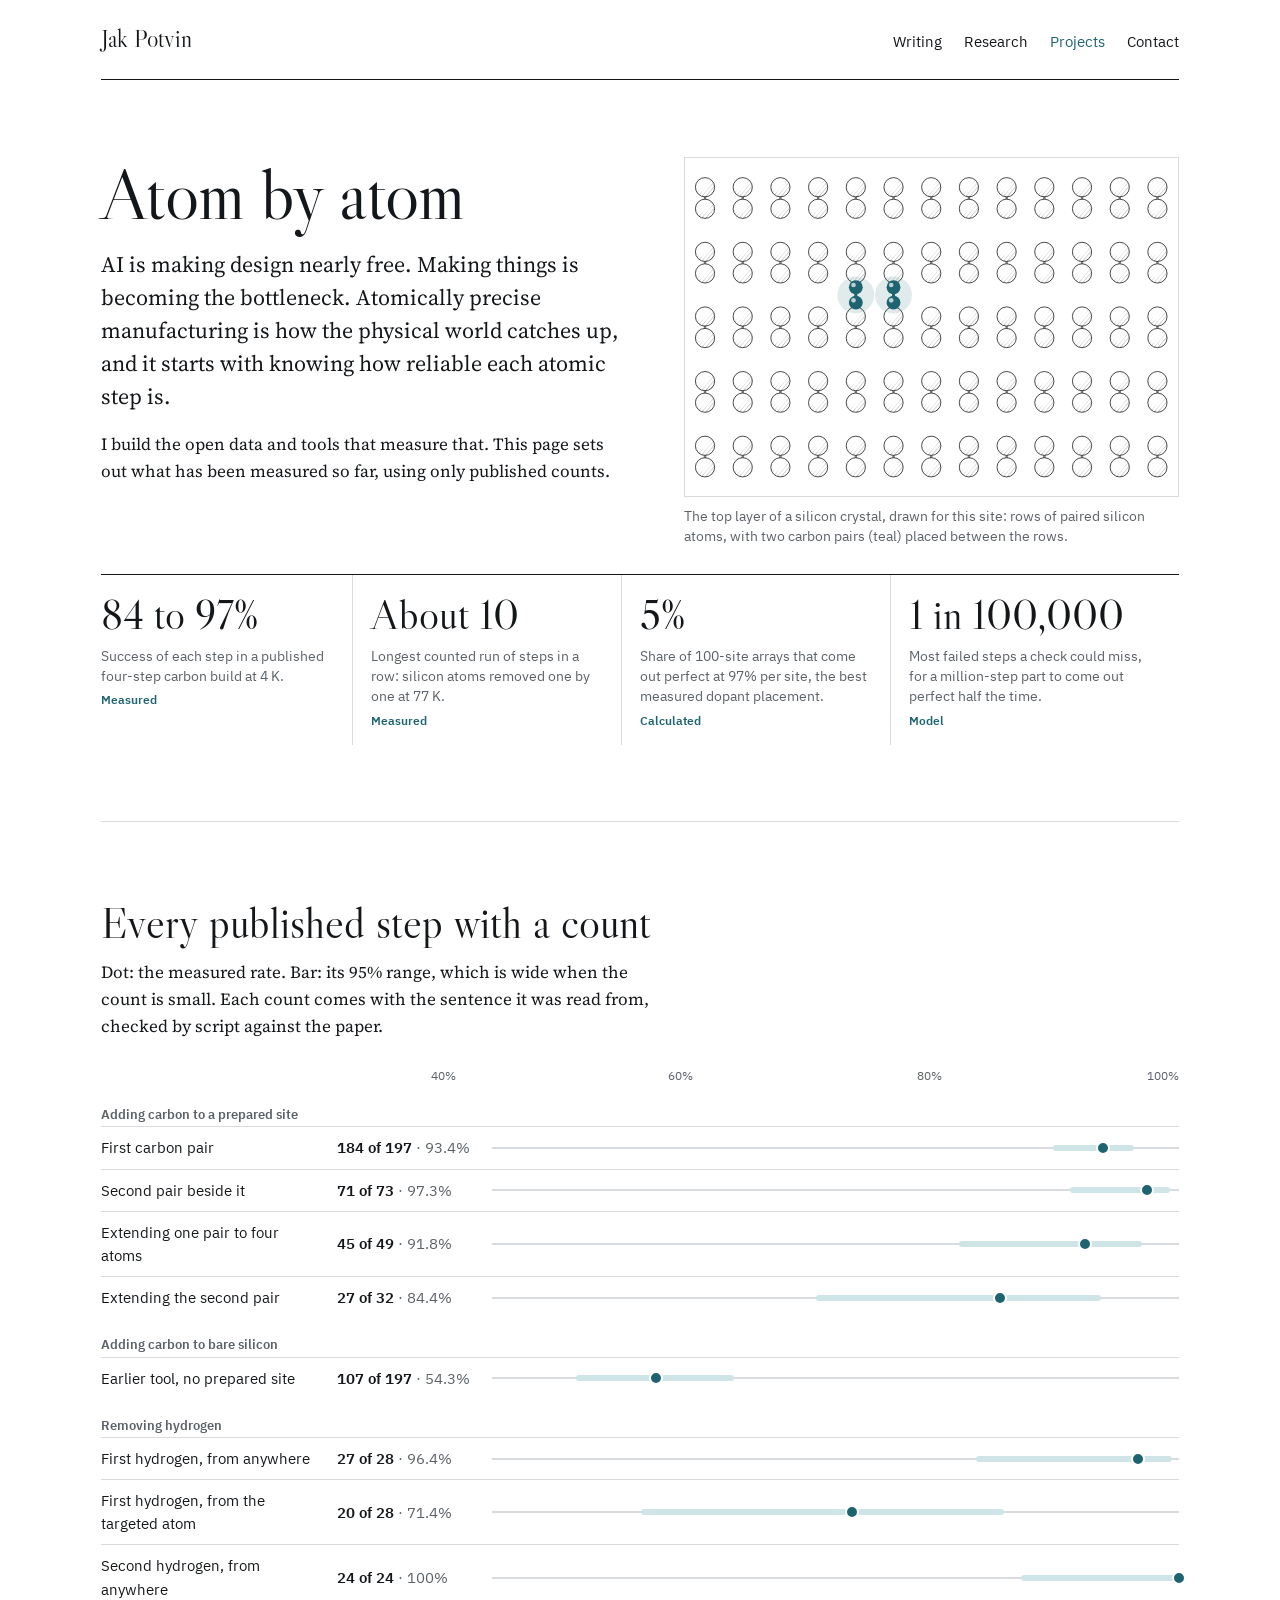
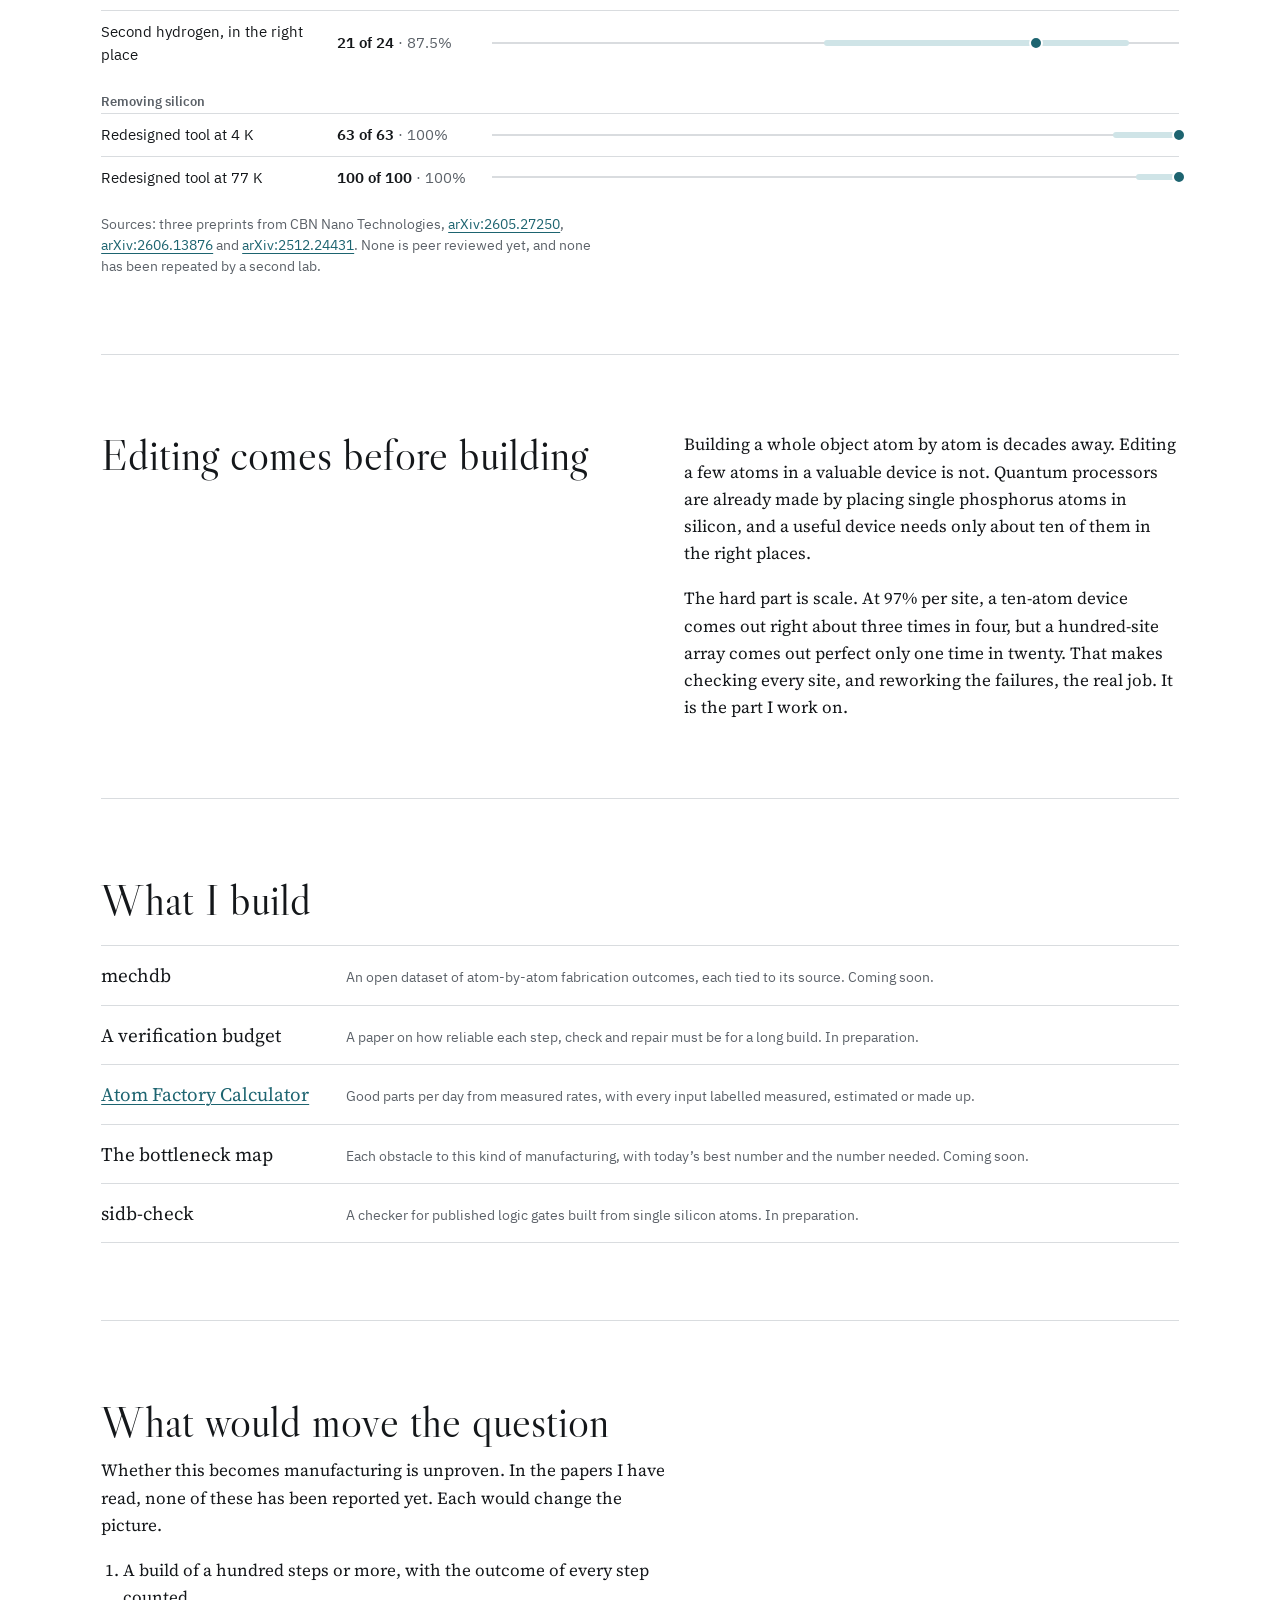
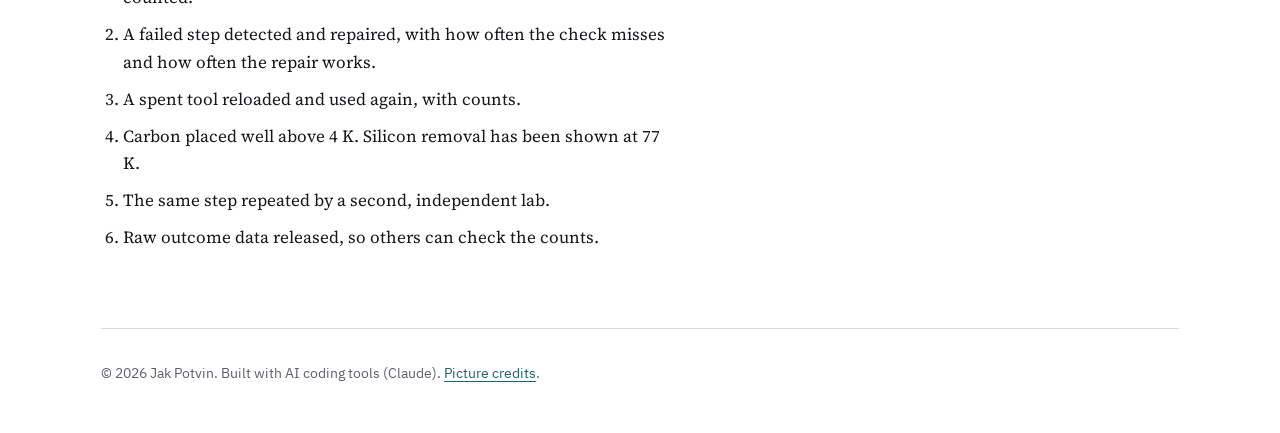
==== commit 87d5bbad: "Research section between the rooms and Projects: the ORCID line, then the first study with its plan " ====
--- a/site/atoms/index.html
+++ b/site/atoms/index.html
@@ -17,13 +17,13 @@
 <meta property="og:image:alt" content="Jak Potvin, over a detail of Leutze, Washington Crossing the Delaware">
 <meta name="twitter:card" content="summary_large_image">
 <link rel="stylesheet" href="../assets/fonts/fonts.css?v=bcb76e92e5">
-<link rel="stylesheet" href="../assets/site.css?v=aad95a75e9">
+<link rel="stylesheet" href="../assets/site.css?v=7fa8385fc5">
 <link rel="icon" href="../favicon.svg" type="image/svg+xml">
 <link rel="icon" href="../favicon.ico" sizes="32x32">
 </head>
 <body>
 <div class="wrap">
-<header class="top"><a class="name" href="../index.html">Jak Potvin</a><nav aria-label="Site"><a href="../index.html#writing">Writing</a><a href="../index.html#projects" aria-current=page>Projects</a><a href="../index.html#contact">Contact</a></nav></header>
+<header class="top"><a class="name" href="../index.html">Jak Potvin</a><nav aria-label="Site"><a href="../index.html#writing">Writing</a><a href="../index.html#research">Research</a><a href="../index.html#projects" aria-current=page>Projects</a><a href="../index.html#contact">Contact</a></nav></header>
 
 <section aria-labelledby="atoms-h">
 <div class="split">
--- a/site/assets/site.css
+++ b/site/assets/site.css
@@ -42,6 +42,12 @@
 p { margin: 0; max-width: 64ch; }
 .lede { font-size: clamp(19px, 2vw, 22px); line-height: 1.5; }
 .small { font: 14px/1.5 var(--sans); color: var(--muted); }
+.papers { gap: 28px; }
+.paper > * + * { margin-top: 10px; }
+.paper + .paper { padding-top: 28px; border-top: 1px solid var(--rule); }
+.paper a { overflow-wrap: anywhere; }
+a.orcid { white-space: nowrap; }  /* ORCID's iD icon stays with its link */
+a.orcid img { display: inline-block; width: 16px; height: 16px; margin-right: 4px; vertical-align: -3px; }
 
 section { padding: clamp(40px, 6vw, 84px) 0; border-bottom: 1px solid var(--rule); }
 .split { display: grid; grid-template-columns: minmax(0, 1.05fr) minmax(0, 1fr); gap: clamp(28px, 5vw, 72px); align-items: start; }
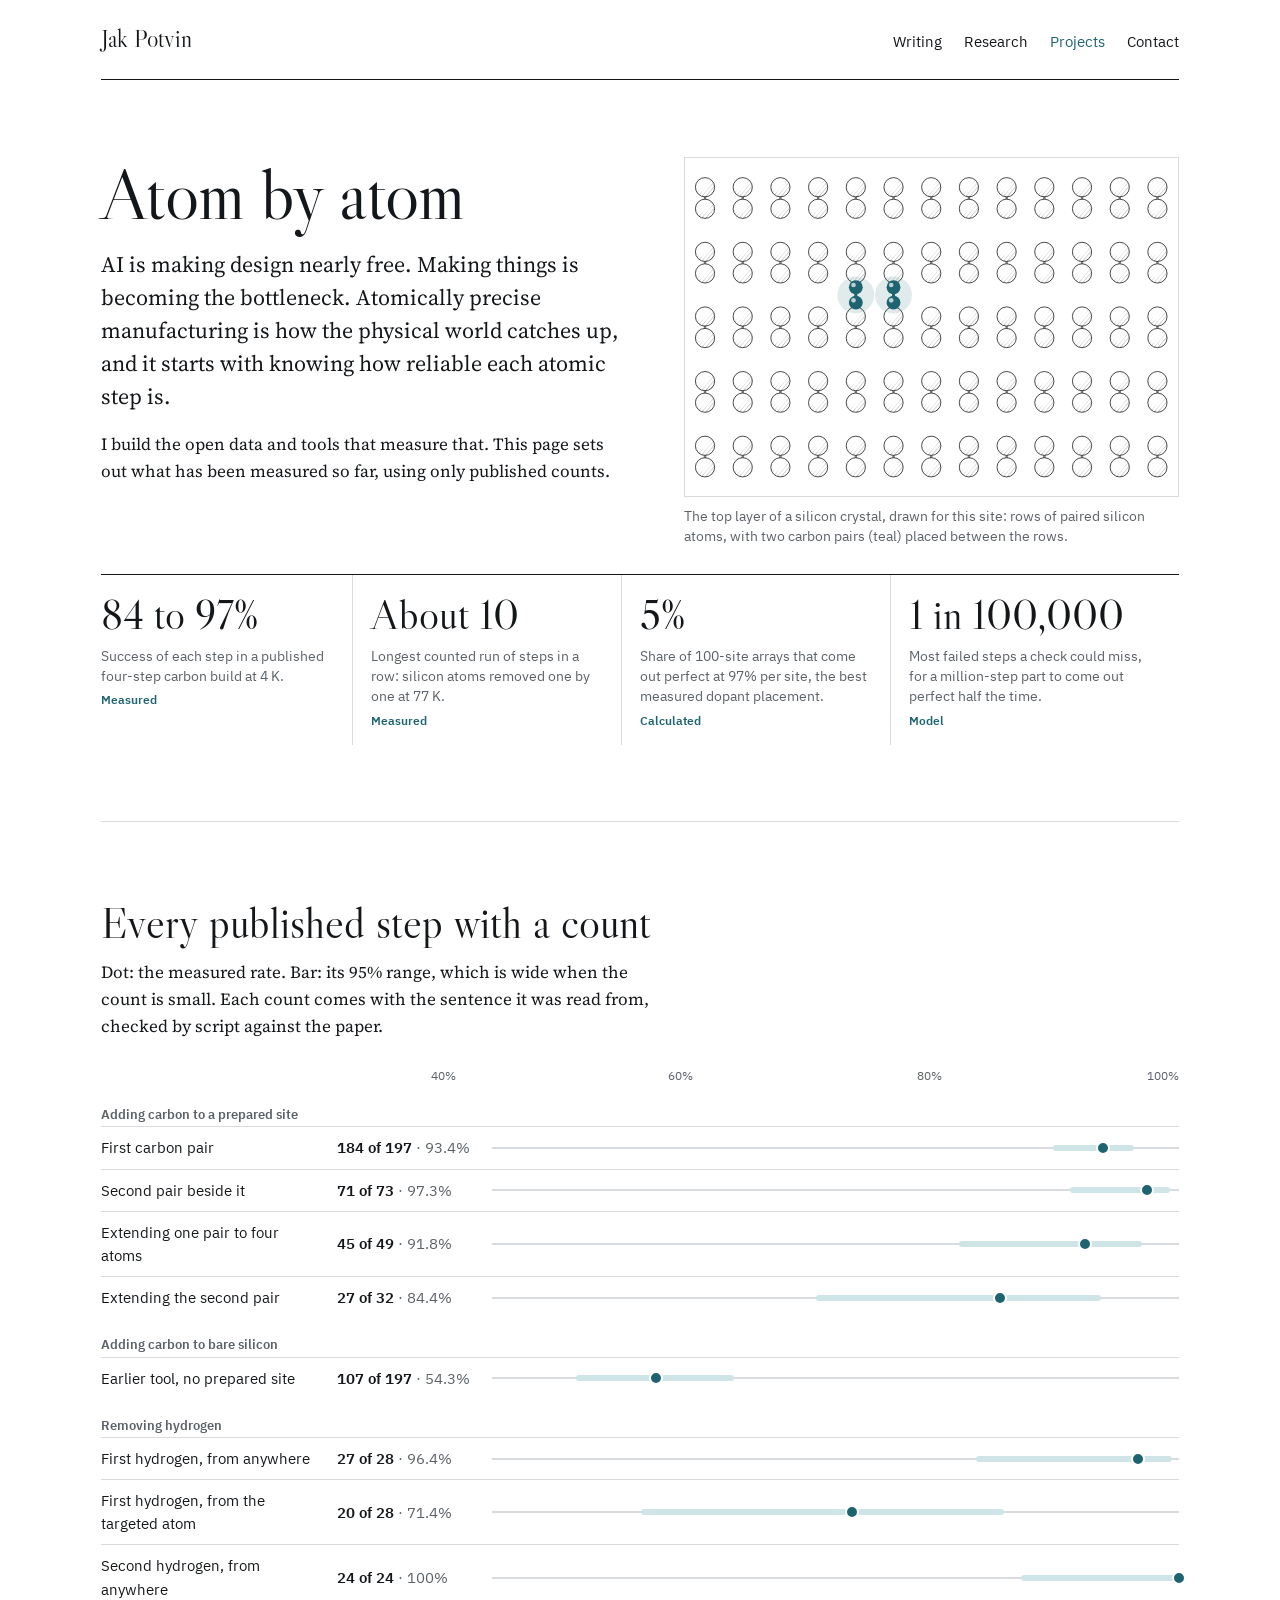
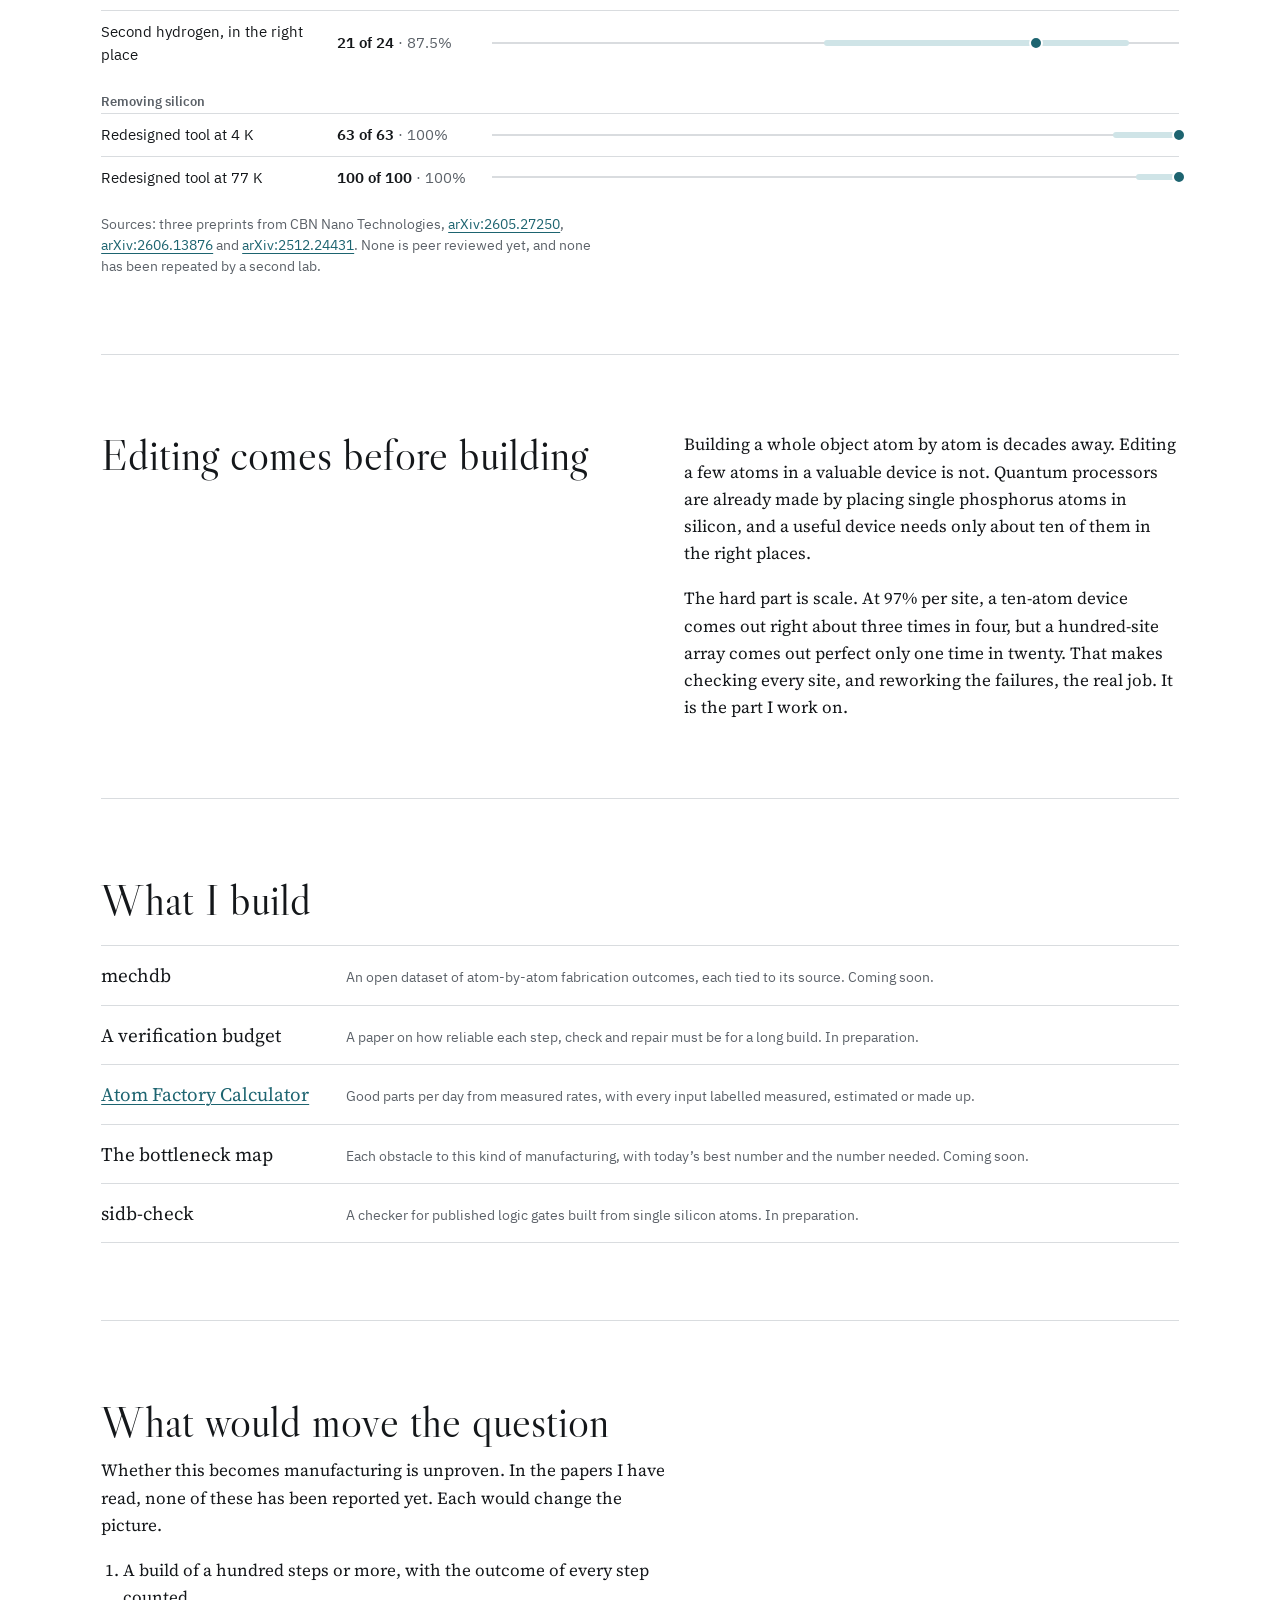
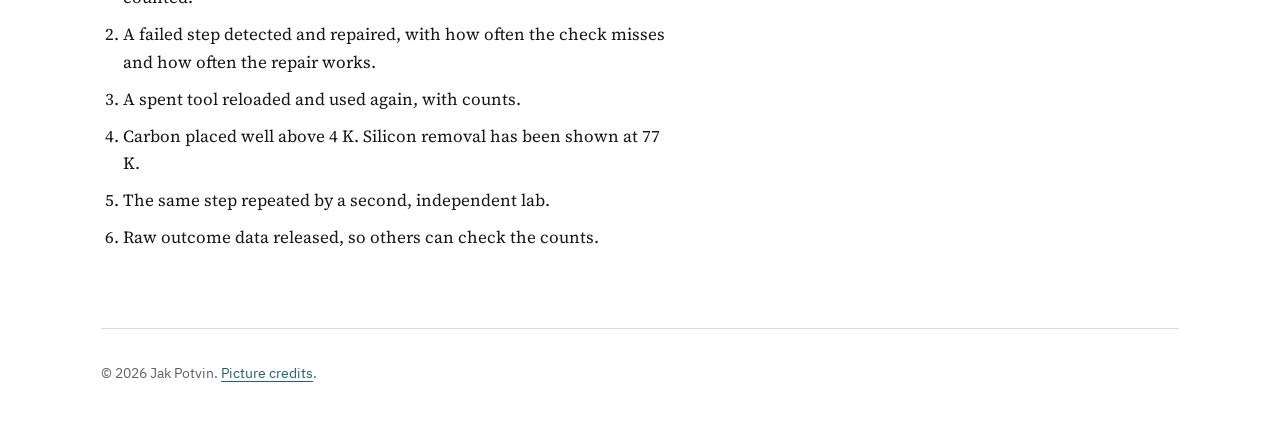
==== commit a0352425: "The footer no longer says how the site was built Co-Authored-By: Claude Opus 5.5 <noreply@anthropic." ====
--- a/site/atoms/index.html
+++ b/site/atoms/index.html
@@ -17,7 +17,7 @@
 <meta property="og:image:alt" content="Jak Potvin, over a detail of Leutze, Washington Crossing the Delaware">
 <meta name="twitter:card" content="summary_large_image">
 <link rel="stylesheet" href="../assets/fonts/fonts.css?v=bcb76e92e5">
-<link rel="stylesheet" href="../assets/site.css?v=7fa8385fc5">
+<link rel="stylesheet" href="../assets/site.css?v=f2fd97aa0c">
 <link rel="icon" href="../favicon.svg" type="image/svg+xml">
 <link rel="icon" href="../favicon.ico" sizes="32x32">
 </head>
@@ -86,7 +86,7 @@
 </ol>
 </section>
 
-<footer>© 2026 Jak Potvin. Built with AI coding tools (Claude). <a href="../plates.html">Picture credits</a>.</footer>
+<footer>© 2026 Jak Potvin. <a href="../plates.html">Picture credits</a>.</footer>
 </div>
 <script>{const ps=document.querySelectorAll('figure.plate');
 if('IntersectionObserver' in window&&!matchMedia('(prefers-reduced-motion: reduce)').matches){
--- a/site/assets/site.css
+++ b/site/assets/site.css
@@ -135,7 +135,7 @@
 .intro { position: relative; width: 100vw; margin-left: calc(50% - 50vw); padding: 0; border: 0; }
 .intro-stage { position: relative; }
 .hero { position: relative; height: 100svh; min-height: 520px; overflow: hidden; color: #f4f1ea; background: #0e0d0c; pointer-events: none; }
-.hero :is(.intro-text, .caption) { pointer-events: auto; }
+.hero :is(.intro-text, .caption, .pause) { pointer-events: auto; }
 .slides { position: absolute; inset: 0; }
 .slide { position: absolute; inset: 0; margin: 0; opacity: 0; visibility: hidden; transition: opacity .6s ease, visibility 0s linear .6s; }
 .slide.on { opacity: 1; visibility: visible; transition: opacity .6s ease; }
@@ -157,6 +157,7 @@
 .caption .subj { font: 600 13.5px/1.5 var(--sans); }
 .caption .credit { font: 12.5px/1.45 var(--sans); color: rgba(244, 241, 234, .66); }
 .caption .credit b { color: #f4f1ea; font-weight: 600; }
+.intro .hero .pause { right: var(--edge); }  /* in line with the menu above it (outranks the rooms' rule below) */
 .hero .cue { position: absolute; left: 50%; bottom: max(20px, 3svh); transform: translateX(-50%); margin: 0; font: 12px/1 var(--sans); letter-spacing: .12em; text-transform: uppercase; color: rgba(244, 241, 234, .7); }
 
 
@@ -168,7 +169,8 @@
   .hero .lede { font-size: 18px; line-height: 1.45; }
   .hero .note { font-size: 15px; line-height: 1.5; }
   .intro-links { display: flex; gap: 22px; font: 600 15px/1.4 var(--sans); }
-  .hero .caption { left: 18px; right: 18px; width: auto; bottom: 22px; flex-direction: row; flex-wrap: wrap; gap: 0 6px; padding-top: 8px; font: 13px/1.4 var(--sans); }
+  .intro .hero .pause { right: 18px; bottom: 20px; }  /* beside the caption */
+  .hero .caption { left: 18px; right: 72px; width: auto; bottom: 22px; flex-direction: row; flex-wrap: wrap; gap: 0 6px; padding-top: 8px; font: 13px/1.4 var(--sans); }
   .caption .yr { font: 600 13px/1.4 var(--sans); }
   .caption .what { font-size: 13px; line-height: 1.4; }
   .caption .subj, .caption .credit { display: none; }
@@ -180,6 +182,7 @@
 @media (max-height: 700px) {
   .hero { height: auto; min-height: 100svh; display: flex; flex-direction: column; justify-content: space-between; gap: 28px; padding: 92px var(--edge) 28px; }
   .intro-text, .hero .caption { position: relative; inset: auto; width: min(560px, 100%); }
+  .hero .caption { max-width: calc(100% - 64px); }  /* room for the pause button beside it */
   .hero .cue { display: none; }
 }
 @media (prefers-reduced-motion: reduce) { .slide, .slide.on { transition: none; } }
@@ -205,10 +208,10 @@
 .rooms { width: 100vw; margin-left: calc(50% - 50vw); color: #f3efe7; }
 .room { position: relative; height: 100svh; padding: 0; border: 0; background: #0e0d0c; scroll-margin-top: -24px; }
 .room-stick { position: relative; height: 100%; overflow: hidden; }
-.room .pause { position: absolute; right: max(4vw, 18px); bottom: max(28px, 6svh); display: grid; width: 42px; height: 42px; place-items: center; padding: 0; border: 1px solid rgba(244, 241, 234, .5); border-radius: 50%; background: rgba(10, 9, 8, .6); color: #f4f1ea; cursor: pointer; }
-.room .pause span { width: 12px; height: 14px; border-left: 4px solid currentColor; border-right: 4px solid currentColor; }
-.room .pause[aria-pressed=true] span { width: 0; height: 0; margin-left: 4px; border: 0; border-left: 13px solid currentColor; border-top: 8px solid transparent; border-bottom: 8px solid transparent; }
-.room .pause:focus-visible { outline: 2px solid #9fd3da; outline-offset: 3px; }
+:is(.room, .intro) .pause { position: absolute; right: max(4vw, 18px); bottom: max(28px, 6svh); display: grid; width: 42px; height: 42px; place-items: center; padding: 0; border: 1px solid rgba(244, 241, 234, .5); border-radius: 50%; background: rgba(10, 9, 8, .6); color: #f4f1ea; cursor: pointer; }
+:is(.room, .intro) .pause span { width: 12px; height: 14px; border-left: 4px solid currentColor; border-right: 4px solid currentColor; }
+:is(.room, .intro) .pause[aria-pressed=true] span { width: 0; height: 0; margin-left: 4px; border: 0; border-left: 13px solid currentColor; border-top: 8px solid transparent; border-bottom: 8px solid transparent; }
+:is(.room, .intro) .pause:focus-visible { outline: 2px solid #9fd3da; outline-offset: 3px; }
 .room-bg, .room-bg .slides { position: absolute; inset: 0; }
 .room-shade { position: absolute; inset: 0;
   background: linear-gradient(0deg, rgba(10, 9, 8, .6) 0%, rgba(10, 9, 8, 0) 34%), linear-gradient(90deg, rgba(10, 9, 8, .86) 0%, rgba(10, 9, 8, .62) 45%, rgba(10, 9, 8, 0) 78%); }
